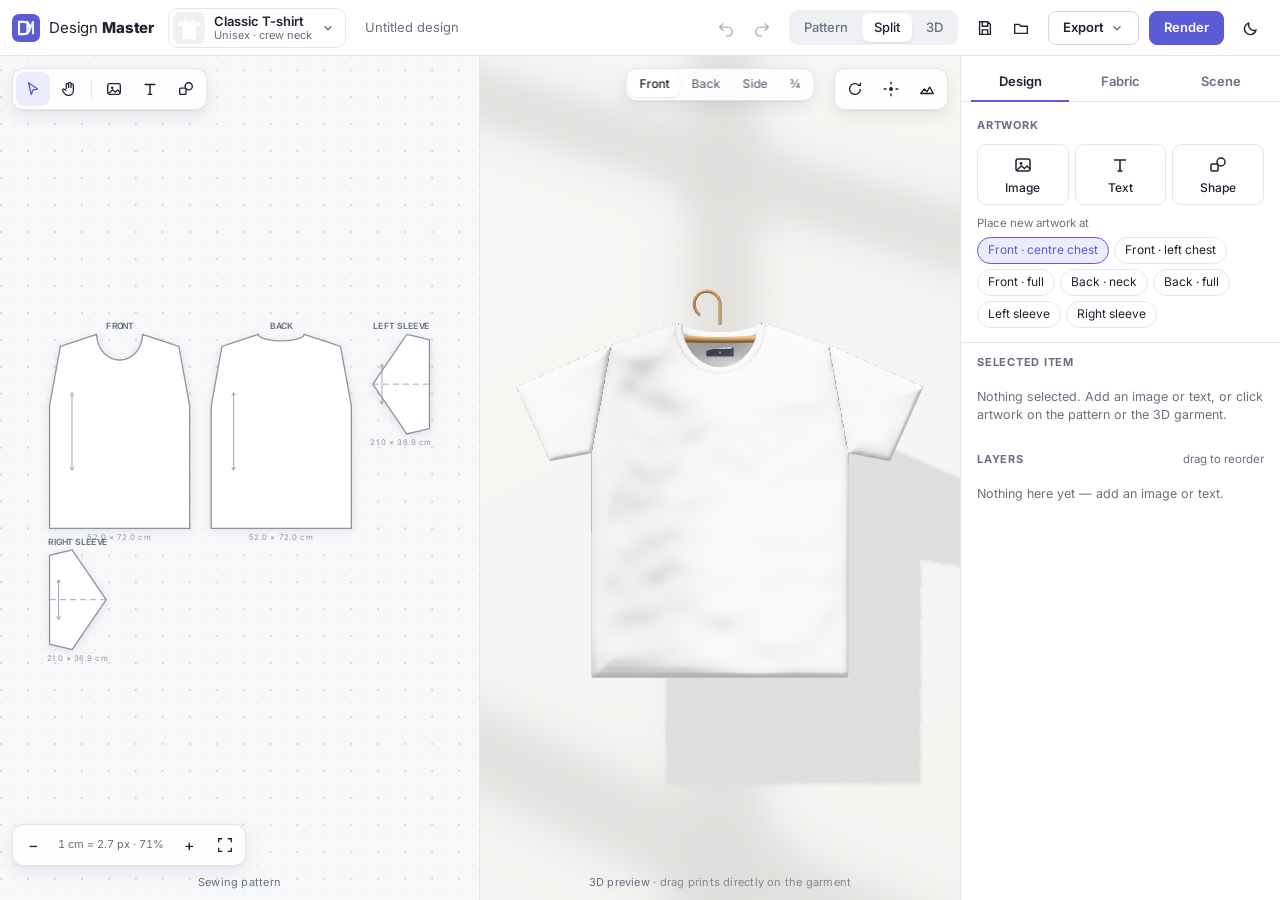
==== app/index.html @ d8ec6906 "Design Master: apparel mockup studio (pattern editor + live 3D) Co-Authored-By: Claude Opus 5.5 <nor" ====
<!doctype html>
<html lang="en">
<head>
<meta charset="utf-8">
<meta name="viewport" content="width=device-width, initial-scale=1, viewport-fit=cover">
<title>Design Master · Studio</title>
<meta name="description" content="Design Master — design apparel on a real sewing pattern and get photo-quality 3D mockups.">
<link rel="icon" href="favicon.svg" type="image/svg+xml">
<link rel="preconnect" href="https://fonts.googleapis.com">
<link rel="preconnect" href="https://fonts.gstatic.com" crossorigin>
<link rel="stylesheet" href="https://fonts.googleapis.com/css2?family=Inter:wght@400;500;600;700;800&family=Bebas+Neue&family=Anton&family=Oswald:wght@400;700&family=Archivo+Black&family=Montserrat:wght@400;700;900&family=Space+Grotesk:wght@400;700&family=Playfair+Display:ital,wght@0,400;0,700;0,900;1,400;1,700&family=Abril+Fatface&family=Roboto+Slab:wght@400;800&family=Pacifico&family=Lobster&family=Permanent+Marker&family=Caveat:wght@400;700&family=Bungee&family=Rubik+Mono+One&family=Press+Start+2P&family=UnifrakturMaguntia&display=swap">
<link rel="stylesheet" href="css/app.css">
<script>
  try { const t = localStorage.getItem('dm.theme'); if (t) document.documentElement.dataset.theme = t; } catch (e) {}
</script>
<script type="importmap">
{ "imports": { "three": "./vendor/three/three.module.js", "three/addons/": "./vendor/three/addons/" } }
</script>
</head>
<body>
<header class="top">
  <a class="brand" href="./" title="Design Master">
    <svg viewBox="0 0 32 32" aria-hidden="true"><rect width="32" height="32" rx="8" fill="var(--accent)"/><path d="M8 9h5.2c4.4 0 7 2.7 7 7s-2.6 7-7 7H8z" fill="none" stroke="#fff" stroke-width="2.4"/><path d="M17.5 23V9l3.3 7 3.2-7v14" fill="none" stroke="#fff" stroke-width="2.4" stroke-linejoin="round" opacity=".9"/></svg>
    <span>Design <b>Master</b></span>
  </a>
  <button class="garment-btn" id="garmentBtn" aria-haspopup="dialog">
    <span class="gthumb" id="garmentThumb"></span>
    <span class="gtext"><b id="garmentName">T-shirt</b><small id="garmentCut"></small></span>
    <svg class="chev" viewBox="0 0 16 16"><path d="M4 6l4 4 4-4" fill="none" stroke="currentColor" stroke-width="1.6"/></svg>
  </button>
  <input class="proj-name" id="projName" value="Untitled design" aria-label="Project name" spellcheck="false">
  <div class="spacer"></div>
  <div class="grp">
    <button class="ib" id="undoBtn" title="Undo (Ctrl+Z)"><svg viewBox="0 0 20 20"><path d="M7 5L3 9l4 4M3.5 9H12a5 5 0 010 10h-2" fill="none" stroke="currentColor" stroke-width="1.6"/></svg></button>
    <button class="ib" id="redoBtn" title="Redo (Ctrl+Shift+Z)"><svg viewBox="0 0 20 20"><path d="M13 5l4 4-4 4M16.5 9H8a5 5 0 000 10h2" fill="none" stroke="currentColor" stroke-width="1.6"/></svg></button>
  </div>
  <div class="seg" id="modeSeg" role="tablist" aria-label="Layout">
    <button data-mode="pattern" title="Sewing pattern only">Pattern</button>
    <button data-mode="split" class="on" title="Pattern and 3D side by side">Split</button>
    <button data-mode="3d" title="3D only">3D</button>
  </div>
  <div class="grp">
    <button class="ib" id="saveBtn" title="Save project (Ctrl+S)"><svg viewBox="0 0 20 20"><path d="M4 3h9l3 3v11H4zM7 3v5h6V3M7 17v-5h6v5" fill="none" stroke="currentColor" stroke-width="1.5"/></svg></button>
    <button class="ib" id="openBtn" title="Open project"><svg viewBox="0 0 20 20"><path d="M3 6h5l2 2h7v8H3z" fill="none" stroke="currentColor" stroke-width="1.5"/></svg></button>
  </div>
  <div class="menu-wrap">
    <button class="btn" id="exportBtn" aria-haspopup="menu">Export <svg class="chev" viewBox="0 0 16 16"><path d="M4 6l4 4 4-4" fill="none" stroke="currentColor" stroke-width="1.6"/></svg></button>
    <div class="menu" id="exportMenu" role="menu" hidden>
      <button data-act="render" role="menuitem"><b>Catalogue render…</b><small>Photo-quality PNG / WebP / JPEG</small></button>
      <button data-act="sheet" role="menuitem"><b>Mockup sheet</b><small>Front, back and side in one image</small></button>
      <button data-act="views" role="menuitem"><b>All views (.zip)</b><small>Front, back, side, ¾ as separate files</small></button>
      <button data-act="colorways" role="menuitem"><b>Colourways (.zip)…</b><small>One render per fabric colour</small></button>
      <hr>
      <button data-act="print" role="menuitem"><b>Print files (.zip)</b><small>Artwork per piece · 300 DPI · transparent</small></button>
      <button data-act="pattern" role="menuitem"><b>Sewing pattern PNG</b><small>All pieces with fabric and artwork</small></button>
      <button data-act="snapshot" role="menuitem"><b>Quick snapshot</b><small>The 3D view as it is on screen</small></button>
    </div>
  </div>
  <button class="btn primary" id="renderBtn">Render</button>
  <button class="ib" id="themeBtn" title="Day / night"><svg viewBox="0 0 20 20"><path d="M15.5 12.5A6.5 6.5 0 017.5 4.5a6.5 6.5 0 108 8z" fill="none" stroke="currentColor" stroke-width="1.5"/></svg></button>
</header>

<main class="work mode-split" id="work">
  <section class="pane pattern-pane" id="patternPane">
    <canvas id="pat"></canvas>
    <div class="float tl tools" role="toolbar" aria-label="Tools">
      <button class="ib on" data-tool="select" title="Select (V)"><svg viewBox="0 0 20 20"><path d="M5 3l10 7-5 1-2 5z" fill="none" stroke="currentColor" stroke-width="1.5" stroke-linejoin="round"/></svg></button>
      <button class="ib" data-tool="hand" title="Hand — move the sheet (H, or hold Space)"><svg viewBox="0 0 20 20"><path d="M7 10V5a1.3 1.3 0 012.6 0v4M9.6 9V4a1.3 1.3 0 012.6 0v5M12.2 9V5.5a1.3 1.3 0 012.6 0V12a5 5 0 01-5 5h-1a4.5 4.5 0 01-3.6-1.8L3 12a1.3 1.3 0 012-1.6l2 1.6" fill="none" stroke="currentColor" stroke-width="1.4"/></svg></button>
      <span class="sep"></span>
      <button class="ib" data-add="image" title="Add image (I)"><svg viewBox="0 0 20 20"><rect x="3" y="4" width="14" height="12" rx="2" fill="none" stroke="currentColor" stroke-width="1.5"/><circle cx="8" cy="8.5" r="1.4" fill="currentColor"/><path d="M4 15l4.5-4 3 2.5L14 11l3 3" fill="none" stroke="currentColor" stroke-width="1.4"/></svg></button>
      <button class="ib" data-add="text" title="Add text (T)"><svg viewBox="0 0 20 20"><path d="M4 5h12M10 5v11M7.5 16h5" fill="none" stroke="currentColor" stroke-width="1.6"/></svg></button>
      <button class="ib" data-add="shape" title="Add shape (S)"><svg viewBox="0 0 20 20"><rect x="3" y="9" width="7" height="7" rx="1" fill="none" stroke="currentColor" stroke-width="1.5"/><circle cx="13" cy="7" r="4" fill="none" stroke="currentColor" stroke-width="1.5"/></svg></button>
    </div>
    <div class="float bl zoom">
      <button class="ib" id="zoomOut" title="Zoom out">−</button>
      <span id="patScale" class="readout"></span>
      <button class="ib" id="zoomIn" title="Zoom in">+</button>
      <button class="ib" id="zoomFit" title="Fit the pattern"><svg viewBox="0 0 20 20"><path d="M3 7V3h4M13 3h4v4M17 13v4h-4M7 17H3v-4" fill="none" stroke="currentColor" stroke-width="1.5"/></svg></button>
    </div>
    <div class="pane-title">Sewing pattern</div>
    <div class="drop-hint" id="dropHint"><div>Drop to place it on the pattern</div></div>
  </section>

  <section class="pane view-pane" id="viewPane">
    <canvas id="gl"></canvas>
    <div class="float tc views seg small" id="viewSeg">
      <button data-view="front" class="on">Front</button>
      <button data-view="back">Back</button>
      <button data-view="side">Side</button>
      <button data-view="three">¾</button>
    </div>
    <div class="float tr">
      <button class="ib" id="spinBtn" title="Turntable"><svg viewBox="0 0 20 20"><path d="M16 10a6 6 0 11-2-4.5M16 3v3h-3" fill="none" stroke="currentColor" stroke-width="1.5"/></svg></button>
      <button class="ib" id="resetViewBtn" title="Reset view"><svg viewBox="0 0 20 20"><circle cx="10" cy="10" r="2.2" fill="currentColor"/><path d="M10 2v3M10 15v3M2 10h3M15 10h3" stroke="currentColor" stroke-width="1.5"/></svg></button>
      <div class="menu-wrap">
        <button class="ib" id="qualityBtn" title="3D quality"><svg viewBox="0 0 20 20"><path d="M3 15l4-5 3 3 3-5 4 7z" fill="none" stroke="currentColor" stroke-width="1.5" stroke-linejoin="round"/></svg></button>
        <div class="menu right" id="qualityMenu" hidden>
          <button data-q="adaptive"><b>Adaptive</b><small>Lighter while it turns, sharp when it stops</small></button>
          <button data-q="full"><b>Full</b><small>Always sharp</small></button>
          <button data-q="half"><b>Half</b><small>Faster on slower computers</small></button>
          <button data-q="quarter"><b>Quarter</b><small>Fastest, softer picture</small></button>
        </div>
      </div>
    </div>
    <div class="pane-title">3D preview <span class="hint">· drag prints directly on the garment</span></div>
  </section>

  <aside class="inspector" id="inspector">
    <div class="tabs" role="tablist">
      <button class="on" data-tab="design">Design</button>
      <button data-tab="fabric">Fabric</button>
      <button data-tab="scene">Scene</button>
    </div>
    <div class="tab-body" id="tabDesign"></div>
    <div class="tab-body" id="tabFabric" hidden></div>
    <div class="tab-body" id="tabScene" hidden></div>
  </aside>
</main>

<!-- garment picker -->
<div class="overlay" id="garmentDlg" hidden>
  <div class="dialog wide" role="dialog" aria-label="Choose a garment">
    <div class="dlg-head"><b>Choose a garment</b><button class="ib" data-close>✕</button></div>
    <div class="garment-grid" id="garmentGrid"></div>
    <p class="dlg-note">Your artwork stays on matching pieces when you switch garments.</p>
  </div>
</div>

<!-- render dialog -->
<div class="overlay" id="renderDlg" hidden>
  <div class="dialog render" role="dialog" aria-label="Catalogue render">
    <div class="dlg-head"><b id="renderTitle">Catalogue render</b><button class="ib" data-close>✕</button></div>
    <div class="render-body">
      <div class="render-preview"><div class="checker"><img id="renderImg" alt=""><div class="render-empty" id="renderEmpty">Press “Start render”.</div></div></div>
      <div class="render-side">
        <label class="fld">Image size<select id="rSize"></select></label>
        <div class="row2"><label class="fld">Width<input type="number" id="rW" min="256" max="8192"></label><label class="fld">Height<input type="number" id="rH" min="256" max="8192"></label></div>
        <label class="fld">Quality<select id="rQuality">
          <option value="8">Draft · 8 passes</option><option value="32" selected>Good · 32 passes</option><option value="64">High · 64 passes</option><option value="128">Maximum · 128 passes</option>
        </select></label>
        <label class="fld">View<select id="rView"><option value="">As in the 3D preview</option><option value="front">Front</option><option value="back">Back</option><option value="side">Side</option><option value="three">¾</option></select></label>
        <label class="fld">Format<select id="rFormat"><option value="png">PNG</option><option value="webp">WebP</option><option value="jpeg">JPEG</option></select></label>
        <label class="chk"><input type="checkbox" id="rTransparent"> Transparent background</label>
        <label class="chk"><input type="checkbox" id="rKeepShadow" checked> Keep the shadow</label>
        <div class="progress"><div id="rBar"></div></div>
        <div class="render-status" id="rStatus">Ready.</div>
        <div class="row2">
          <button class="btn primary" id="rStart">Start render</button>
          <button class="btn" id="rSave" disabled>Save</button>
        </div>
      </div>
    </div>
  </div>
</div>

<!-- colourways dialog -->
<div class="overlay" id="cwDlg" hidden>
  <div class="dialog" role="dialog" aria-label="Colourways">
    <div class="dlg-head"><b>Colourways</b><button class="ib" data-close>✕</button></div>
    <p class="dlg-note">Pick the fabric colours. Design Master renders one image per colour, with the same artwork and scene, and zips them.</p>
    <div class="swatches big" id="cwSwatches"></div>
    <div class="row2"><label class="fld">Size<select id="cwSize"><option value="1600x2000">1600 × 2000 · 4:5</option><option value="2000x2000">2000 × 2000 · 1:1</option><option value="1200x1500">1200 × 1500 · 4:5</option><option value="3000x3750">3000 × 3750 · 4:5</option></select></label>
      <label class="fld">Quality<select id="cwQuality"><option value="8">Draft</option><option value="32" selected>Good</option><option value="64">High</option></select></label></div>
    <div class="progress"><div id="cwBar"></div></div>
    <div class="render-status" id="cwStatus"></div>
    <button class="btn primary" id="cwStart">Render colourways</button>
  </div>
</div>

<input type="file" id="fileImage" accept="image/png,image/jpeg,image/webp,image/svg+xml,image/gif" multiple hidden>
<input type="file" id="fileProject" accept=".dmproj,.json,application/json" hidden>
<div class="toast" id="toast" role="status" aria-live="polite"></div>

<script src="vendor/jszip.min.js"></script>
<script type="module" src="js/main.js"></script>
</body>
</html>
---- app/css/app.css ----
/* Design Master — studio UI */
:root {
  --bg: #f4f5f7; --panel: #ffffff; --ink: #1f2330; --muted: #6a7080; --faint: #a0a6b2;
  --line: #e5e7ec; --line-strong: #d3d7de; --field: #ffffff; --hover: #f1f2f6;
  --accent: #5b5bd6; --accent-hover: #4b4bc4; --accent-soft: #ececfd; --accent-ink: #fff; --danger: #d6455d;
  --mat-bg: #f7f8fa; --dot: #d2d6dd; --piece-line: #8d94a1; --piece-ink: #3a3f4c;
  --stage: #ececec; --seg-bg: #eef0f4;
  --shadow: 0 1px 2px rgba(16, 24, 40, .06), 0 6px 18px rgba(16, 24, 40, .08);
  --glass: rgba(255, 255, 255, .86); --glass-line: rgba(16, 24, 40, .1);
  --check-a: #e7e9ee; --check-b: #f7f8fa;
  --radius: 10px;
  --font: "Inter", system-ui, -apple-system, "Segoe UI", sans-serif;
  color-scheme: light;
}
:root[data-theme="dark"] {
  --bg: #17181c; --panel: #202126; --ink: #e8e9ee; --muted: #a2a7b3; --faint: #6c7180;
  --line: #2f3138; --line-strong: #3d4048; --field: #1a1b1f; --hover: #2a2c33;
  --accent: #7b7bf0; --accent-hover: #8f8ff5; --accent-soft: #2b2b4d; --danger: #f07c8f;
  --mat-bg: #1d1e23; --dot: #363942; --piece-line: #8a909c; --piece-ink: #d5d8df;
  --stage: #2a2b2f; --seg-bg: #2a2c32;
  --shadow: 0 1px 2px rgba(0, 0, 0, .3), 0 6px 18px rgba(0, 0, 0, .35);
  --glass: rgba(36, 38, 44, .88); --glass-line: rgba(255, 255, 255, .1);
  --check-a: #2a2c32; --check-b: #202126;
  color-scheme: dark;
}
@media (prefers-color-scheme: dark) {
  :root:not([data-theme="light"]) {
    --bg: #17181c; --panel: #202126; --ink: #e8e9ee; --muted: #a2a7b3; --faint: #6c7180;
    --line: #2f3138; --line-strong: #3d4048; --field: #1a1b1f; --hover: #2a2c33;
    --accent: #7b7bf0; --accent-hover: #8f8ff5; --accent-soft: #2b2b4d; --danger: #f07c8f;
    --mat-bg: #1d1e23; --dot: #363942; --piece-line: #8a909c; --piece-ink: #d5d8df;
    --stage: #2a2b2f; --seg-bg: #2a2c32;
    --shadow: 0 1px 2px rgba(0, 0, 0, .3), 0 6px 18px rgba(0, 0, 0, .35);
    --glass: rgba(36, 38, 44, .88); --glass-line: rgba(255, 255, 255, .1);
    --check-a: #2a2c32; --check-b: #202126;
    color-scheme: dark;
  }
}
* { box-sizing: border-box; }
html, body { height: 100%; }
body { margin: 0; background: var(--bg); color: var(--ink); font: 13px/1.4 var(--font); overflow: hidden; -webkit-font-smoothing: antialiased; }
button, input, select, textarea { font: inherit; color: inherit; }
button { cursor: pointer; }
[hidden] { display: none !important; }
svg { display: block; }

/* ---------- header ---------- */
.top { height: 56px; display: flex; align-items: center; gap: 10px; padding: 0 12px; background: var(--panel); border-bottom: 1px solid var(--line); position: relative; z-index: 20; }
.brand { display: flex; align-items: center; gap: 9px; color: var(--ink); text-decoration: none; font-size: 15px; letter-spacing: -.01em; white-space: nowrap; margin-right: 4px; }
.brand svg { width: 28px; height: 28px; }
.brand b { font-weight: 800; }
.garment-btn { display: flex; align-items: center; gap: 9px; height: 40px; padding: 0 10px 0 4px; border: 1px solid var(--line); border-radius: 10px; background: var(--panel); min-width: 0; }
.garment-btn:hover { background: var(--hover); }
.gthumb { width: 32px; height: 32px; border-radius: 7px; background: var(--seg-bg); display: grid; place-items: center; color: var(--faint); }
.gthumb svg { width: 26px; height: 26px; }
.gtext { display: flex; flex-direction: column; text-align: left; line-height: 1.15; min-width: 0; }
.gtext b { font-weight: 600; white-space: nowrap; }
.gtext small { color: var(--muted); font-size: 11px; white-space: nowrap; }
.chev { width: 14px; height: 14px; color: var(--muted); }
.proj-name { border: 1px solid transparent; background: transparent; border-radius: 8px; padding: 6px 8px; width: 180px; color: var(--muted); }
.proj-name:hover { border-color: var(--line); }
.proj-name:focus { outline: none; border-color: var(--accent); color: var(--ink); background: var(--field); }
.spacer { flex: 1; }
.grp { display: flex; gap: 2px; }
.ib { width: 34px; height: 34px; display: grid; place-items: center; border: 0; border-radius: 8px; background: transparent; color: var(--ink); font-size: 16px; padding: 0; }
.ib svg { width: 18px; height: 18px; }
.ib:hover { background: var(--hover); }
.ib.on { background: var(--accent-soft); color: var(--accent); }
.ib:disabled { opacity: .35; cursor: default; background: transparent; }
.btn { height: 34px; padding: 0 14px; border-radius: 8px; border: 1px solid var(--line-strong); background: var(--panel); font-weight: 600; display: inline-flex; align-items: center; justify-content: center; gap: 6px; white-space: nowrap; }
.btn:hover { background: var(--hover); }
.btn.primary { background: var(--accent); border-color: var(--accent); color: var(--accent-ink); }
.btn.primary:hover { background: var(--accent-hover); }
.btn:disabled { opacity: .45; cursor: default; }
.btn.sm { height: 28px; padding: 0 10px; font-size: 12px; }
.btn.block { width: 100%; }
.seg { display: flex; background: var(--seg-bg); border-radius: 9px; padding: 3px; gap: 2px; }
.seg button { border: 0; background: transparent; padding: 5px 12px; border-radius: 7px; font-weight: 500; color: var(--muted); }
.seg button.on { background: var(--panel); color: var(--ink); box-shadow: 0 1px 2px rgba(0, 0, 0, .1); }
.seg.small button { padding: 4px 10px; font-size: 12px; }
.menu-wrap { position: relative; }
.menu { position: absolute; top: calc(100% + 6px); right: 0; min-width: 280px; background: var(--panel); border: 1px solid var(--line); border-radius: 12px; box-shadow: var(--shadow); padding: 6px; z-index: 50; }
.menu.right { right: 0; }
.menu button { display: flex; flex-direction: column; align-items: flex-start; width: 100%; border: 0; background: transparent; text-align: left; padding: 8px 10px; border-radius: 8px; }
.menu button:hover { background: var(--hover); }
.menu button.on b { color: var(--accent); }
.menu small { color: var(--muted); font-size: 11.5px; }
.menu hr { border: 0; border-top: 1px solid var(--line); margin: 5px 4px; }

/* ---------- workspace ---------- */
.work { height: calc(100% - 56px); display: grid; grid-template-columns: minmax(0, 1fr) minmax(0, 1fr) 320px; }
.work.mode-pattern { grid-template-columns: minmax(0, 1fr) 320px; }
.work.mode-pattern .view-pane { display: none; }
.work.mode-3d { grid-template-columns: minmax(0, 1fr) 320px; }
.work.mode-3d .pattern-pane { display: none; }
.pane { position: relative; overflow: hidden; min-width: 0; }
.pattern-pane { background: var(--mat-bg); border-right: 1px solid var(--line); }
.view-pane { background: var(--stage); }
.pane canvas { position: absolute; inset: 0; width: 100%; height: 100%; display: block; touch-action: none; }
.pane-title { position: absolute; left: 50%; bottom: 10px; transform: translateX(-50%); font-size: 11px; color: var(--muted); letter-spacing: .02em; pointer-events: none; white-space: nowrap; }
.pane-title .hint { opacity: .8; }
.float { position: absolute; display: flex; align-items: center; gap: 2px; background: var(--glass); border: 1px solid var(--glass-line); border-radius: 11px; padding: 3px; backdrop-filter: blur(10px); -webkit-backdrop-filter: blur(10px); box-shadow: var(--shadow); z-index: 5; }
.float.tl { top: 12px; left: 12px; }
.float.tr { top: 12px; right: 12px; }
.float.tc { top: 12px; left: 50%; transform: translateX(-50%); }
.float.bl { bottom: 34px; left: 12px; }
.float .sep { width: 1px; height: 20px; background: var(--line); margin: 0 3px; }
.float.seg { padding: 3px; background: var(--glass); }
.readout { font-size: 11px; color: var(--muted); padding: 0 6px; min-width: 110px; text-align: center; font-variant-numeric: tabular-nums; }
.drop-hint { position: absolute; inset: 10px; border: 2px dashed var(--accent); border-radius: 14px; background: color-mix(in srgb, var(--accent) 8%, transparent); display: none; place-items: center; font-weight: 600; color: var(--accent); pointer-events: none; z-index: 8; }
.drop-hint.on { display: grid; }

/* ---------- inspector ---------- */
.inspector { background: var(--panel); border-left: 1px solid var(--line); display: flex; flex-direction: column; min-height: 0; }
.tabs { display: flex; gap: 2px; padding: 8px 10px 0; border-bottom: 1px solid var(--line); }
.tabs button { flex: 1; border: 0; background: transparent; padding: 8px 6px 10px; font-weight: 600; color: var(--muted); border-bottom: 2px solid transparent; margin-bottom: -1px; }
.tabs button.on { color: var(--ink); border-color: var(--accent); }
.tab-body { overflow-y: auto; flex: 1; padding: 4px 0 30px; scrollbar-width: thin; }
.sec { padding: 12px 16px 14px; border-bottom: 1px solid var(--line); }
.sec:last-child { border-bottom: 0; }
.sec > h4 { margin: 0 0 10px; font-size: 11px; text-transform: uppercase; letter-spacing: .07em; color: var(--muted); font-weight: 700; display: flex; align-items: center; justify-content: space-between; }
.sec > h4 .act { text-transform: none; letter-spacing: 0; font-weight: 500; color: var(--accent); background: none; border: 0; padding: 0; font-size: 12px; }
.row { display: flex; align-items: center; gap: 10px; margin: 7px 0; min-height: 28px; }
.row > label, .row > .lbl { width: 96px; flex: none; color: var(--ink); font-size: 12.5px; opacity: .85; }
.row > .ctl { flex: 1; display: flex; align-items: center; gap: 8px; min-width: 0; }
.row2 { display: grid; grid-template-columns: 1fr 1fr; gap: 8px; margin: 8px 0; }
.row3 { display: grid; grid-template-columns: repeat(3, 1fr); gap: 6px; margin: 8px 0; }
input[type=text], input[type=number], select, textarea { width: 100%; height: 30px; border: 1px solid var(--line-strong); background: var(--field); border-radius: 7px; padding: 0 8px; min-width: 0; }
textarea { height: auto; min-height: 58px; padding: 7px 8px; resize: vertical; line-height: 1.35; }
input:focus, select:focus, textarea:focus { outline: none; border-color: var(--accent); box-shadow: 0 0 0 3px var(--accent-soft); }
input[type=number] { font-variant-numeric: tabular-nums; }
.num-u { position: relative; flex: 1; }
.num-u input { padding-right: 30px; }
.num-u span { position: absolute; right: 8px; top: 50%; transform: translateY(-50%); color: var(--faint); font-size: 11px; pointer-events: none; }
input[type=range] { -webkit-appearance: none; appearance: none; flex: 1; height: 4px; background: var(--line-strong); border-radius: 4px; min-width: 0; }
input[type=range]::-webkit-slider-thumb { -webkit-appearance: none; width: 15px; height: 15px; border-radius: 50%; background: var(--panel); border: 2px solid var(--accent); box-shadow: 0 1px 2px rgba(0,0,0,.2); }
input[type=range]::-moz-range-thumb { width: 12px; height: 12px; border-radius: 50%; background: var(--panel); border: 2px solid var(--accent); }
.val { width: 40px; text-align: right; color: var(--muted); font-size: 11.5px; font-variant-numeric: tabular-nums; flex: none; }
.color { display: flex; align-items: center; gap: 6px; flex: 1; }
.color input[type=color] { width: 30px; height: 30px; padding: 0; border: 1px solid var(--line-strong); border-radius: 7px; background: none; flex: none; cursor: pointer; }
.color input[type=color]::-webkit-color-swatch-wrapper { padding: 3px; }
.color input[type=color]::-webkit-color-swatch { border: 0; border-radius: 4px; }
.color input[type=text] { font-family: ui-monospace, monospace; font-size: 12px; text-transform: uppercase; }
.toggle { position: relative; width: 34px; height: 20px; flex: none; }
.toggle input { opacity: 0; width: 0; height: 0; position: absolute; }
.toggle span { position: absolute; inset: 0; background: var(--line-strong); border-radius: 20px; transition: .15s; cursor: pointer; }
.toggle span::after { content: ""; position: absolute; left: 3px; top: 3px; width: 14px; height: 14px; border-radius: 50%; background: #fff; transition: .15s; box-shadow: 0 1px 2px rgba(0,0,0,.2); }
.toggle input:checked + span { background: var(--accent); }
.toggle input:checked + span::after { transform: translateX(14px); }
.trow { display: flex; align-items: center; justify-content: space-between; gap: 10px; margin: 8px 0; min-height: 26px; font-size: 12.5px; }
.swatches { display: grid; grid-template-columns: repeat(11, 1fr); gap: 4px; margin: 4px 0 8px; }
.swatches button { aspect-ratio: 1; border-radius: 50%; border: 1px solid rgba(0,0,0,.14); padding: 0; position: relative; }
.swatches button.on::after { content: ""; position: absolute; inset: -3px; border-radius: 50%; border: 2px solid var(--accent); }
.swatches.big { grid-template-columns: repeat(11, 1fr); gap: 7px; margin: 14px 0; }
.swatches.big button.on::after { inset: -4px; }
.add-grid { display: grid; grid-template-columns: repeat(3, 1fr); gap: 6px; }
.add-grid button { border: 1px solid var(--line); background: var(--panel); border-radius: 9px; padding: 10px 4px 8px; display: flex; flex-direction: column; align-items: center; gap: 5px; font-size: 12px; font-weight: 500; }
.add-grid button:hover { border-color: var(--accent); color: var(--accent); }
.add-grid svg { width: 20px; height: 20px; }
.empty { color: var(--muted); font-size: 12.5px; padding: 8px 0 2px; }
.chips { display: flex; flex-wrap: wrap; gap: 5px; }
.chip { border: 1px solid var(--line); background: var(--panel); border-radius: 20px; padding: 4px 10px; font-size: 12px; }
.chip:hover { border-color: var(--accent); color: var(--accent); }
.chip.on { background: var(--accent-soft); border-color: var(--accent); color: var(--accent); }
.ibar { display: flex; gap: 3px; flex-wrap: wrap; }
.ibar .ib { width: 28px; height: 28px; border: 1px solid var(--line); font-size: 14px; }
.ibar .ib.on { border-color: var(--accent); }
.layers { display: flex; flex-direction: column; gap: 2px; }
.layer { display: flex; align-items: center; gap: 8px; padding: 5px 6px; border-radius: 8px; border: 1px solid transparent; cursor: pointer; user-select: none; }
.layer:hover { background: var(--hover); }
.layer.on { background: var(--accent-soft); border-color: color-mix(in srgb, var(--accent) 40%, transparent); }
.layer.dragging { opacity: .4; }
.layer .lt { width: 30px; height: 30px; border-radius: 6px; background: repeating-conic-gradient(var(--check-a) 0 25%, var(--check-b) 0 50%) 0 0 / 8px 8px; display: grid; place-items: center; overflow: hidden; flex: none; font-weight: 800; font-size: 13px; }
.layer .lt img { max-width: 100%; max-height: 100%; }
.layer .ln { flex: 1; min-width: 0; }
.layer .ln b { display: block; font-weight: 500; white-space: nowrap; overflow: hidden; text-overflow: ellipsis; font-size: 12.5px; }
.layer .ln small { color: var(--muted); font-size: 11px; }
.layer .ib { width: 26px; height: 26px; opacity: .55; }
.layer .ib:hover { opacity: 1; }
.layer .ib svg { width: 15px; height: 15px; }
.layer.hiddenL .ln, .layer.hiddenL .lt { opacity: .4; }
.gobo-grid { display: grid; grid-template-columns: repeat(4, 1fr); gap: 6px; }
.gobo-grid button { border: 1px solid var(--line); border-radius: 8px; padding: 0; overflow: hidden; background: #000; aspect-ratio: 1; position: relative; }
.gobo-grid button img { width: 100%; height: 100%; object-fit: cover; opacity: .9; display: block; }
.gobo-grid button span { position: absolute; left: 0; right: 0; bottom: 0; font-size: 9.5px; color: #fff; background: linear-gradient(transparent, rgba(0,0,0,.7)); padding: 8px 3px 3px; line-height: 1.1; }
.gobo-grid button.on { outline: 2px solid var(--accent); outline-offset: 1px; }
.hintline { color: var(--muted); font-size: 11.5px; margin: 4px 0 0; }

/* ---------- dialogs ---------- */
.overlay { position: fixed; inset: 0; background: rgba(15, 17, 24, .42); display: grid; place-items: center; z-index: 100; padding: 16px; }
.dialog { background: var(--panel); border-radius: 16px; box-shadow: 0 20px 60px rgba(0,0,0,.25); width: min(520px, 100%); max-height: calc(100vh - 32px); overflow: auto; padding: 16px 18px 18px; }
.dialog.wide { width: min(880px, 100%); }
.dialog.render { width: min(980px, 100%); }
.dlg-head { display: flex; align-items: center; justify-content: space-between; margin-bottom: 10px; font-size: 15px; }
.dlg-note { color: var(--muted); margin: 6px 0; font-size: 12.5px; }
.garment-grid { display: grid; grid-template-columns: repeat(auto-fill, minmax(140px, 1fr)); gap: 10px; }
.garment-grid h5 { grid-column: 1 / -1; margin: 8px 0 0; font-size: 11px; text-transform: uppercase; letter-spacing: .07em; color: var(--muted); }
.gcard { border: 1px solid var(--line); border-radius: 12px; background: var(--panel); padding: 10px; display: flex; flex-direction: column; gap: 6px; align-items: stretch; text-align: left; }
.gcard:hover { border-color: var(--accent); }
.gcard.on { border-color: var(--accent); box-shadow: 0 0 0 3px var(--accent-soft); }
.gcard .gimg { aspect-ratio: 1.1; display: grid; place-items: center; background: var(--seg-bg); border-radius: 8px; color: #fdfdfd; }
.gcard .gimg svg { width: 80%; height: 80%; filter: drop-shadow(0 2px 3px rgba(0,0,0,.18)); }
.gcard b { font-weight: 600; font-size: 12.5px; }
.gcard small { color: var(--muted); font-size: 11px; }
.render-body { display: grid; grid-template-columns: 1fr 270px; gap: 16px; }
.render-preview { min-height: 360px; display: flex; }
.checker { flex: 1; border-radius: 12px; background: repeating-conic-gradient(var(--check-a) 0 25%, var(--check-b) 0 50%) 0 0 / 18px 18px; display: grid; place-items: center; overflow: hidden; position: relative; max-height: 70vh; }
.checker img { max-width: 100%; max-height: 70vh; display: block; }
.render-empty { position: absolute; color: var(--muted); }
.render-side { display: flex; flex-direction: column; gap: 9px; }
.fld { display: flex; flex-direction: column; gap: 4px; font-size: 12px; color: var(--muted); }
.chk { display: flex; align-items: center; gap: 8px; font-size: 12.5px; }
.progress { height: 6px; background: var(--seg-bg); border-radius: 6px; overflow: hidden; }
.progress div { height: 100%; width: 0; background: var(--accent); transition: width .15s; }
.render-status { color: var(--muted); font-size: 12px; min-height: 18px; }
.toast { position: fixed; left: 50%; bottom: 22px; transform: translate(-50%, 20px); background: #1f2330; color: #fff; padding: 9px 16px; border-radius: 10px; font-size: 12.5px; opacity: 0; transition: .2s; pointer-events: none; z-index: 200; box-shadow: var(--shadow); max-width: calc(100% - 32px); }
.toast.on { opacity: 1; transform: translate(-50%, 0); }

/* ---------- small screens ---------- */
@media (max-width: 1100px) {
  .proj-name { display: none; }
  .work { grid-template-columns: minmax(0, 1fr) minmax(0, 1fr) 290px; }
  .work.mode-pattern, .work.mode-3d { grid-template-columns: minmax(0, 1fr) 290px; }
}
@media (max-width: 820px) {
  body { overflow: auto; }
  .top { height: auto; flex-wrap: wrap; padding: 8px 12px; row-gap: 8px; }
  .brand span, .gtext small { display: none; }
  .spacer { display: none; }
  .work, .work.mode-pattern, .work.mode-3d { height: auto; display: flex; flex-direction: column; }
  .pane { height: 62vh; }
  .work.mode-split .pane { height: 50vh; }
  .inspector { border-left: 0; border-top: 1px solid var(--line); }
  .tab-body { overflow: visible; }
  .render-body { grid-template-columns: 1fr; }
  .pane-title .hint { display: none; }
}
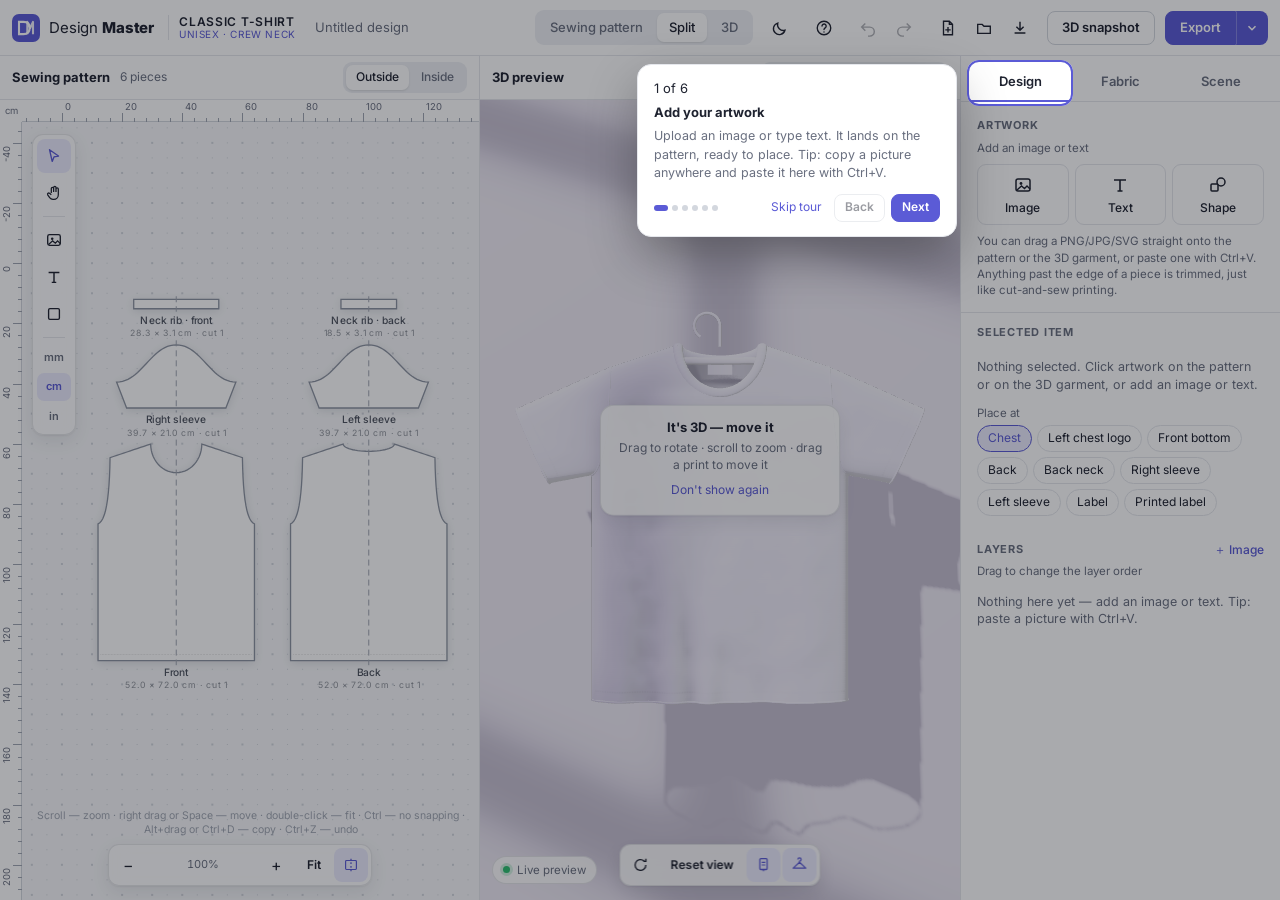
==== commit 9ecf5612: "Match the original's functions and use cases - Pattern editor: rulers, units on the toolbar, multi-s" ====
--- a/app/index.html
+++ b/app/index.html
@@ -8,7 +8,7 @@
 <link rel="icon" href="favicon.svg" type="image/svg+xml">
 <link rel="preconnect" href="https://fonts.googleapis.com">
 <link rel="preconnect" href="https://fonts.gstatic.com" crossorigin>
-<link rel="stylesheet" href="https://fonts.googleapis.com/css2?family=Inter:wght@400;500;600;700;800&family=Bebas+Neue&family=Anton&family=Oswald:wght@400;700&family=Archivo+Black&family=Montserrat:wght@400;700;900&family=Space+Grotesk:wght@400;700&family=Playfair+Display:ital,wght@0,400;0,700;0,900;1,400;1,700&family=Abril+Fatface&family=Roboto+Slab:wght@400;800&family=Pacifico&family=Lobster&family=Permanent+Marker&family=Caveat:wght@400;700&family=Bungee&family=Rubik+Mono+One&family=Press+Start+2P&family=UnifrakturMaguntia&display=swap">
+<link rel="stylesheet" href="https://fonts.googleapis.com/css2?family=Inter:wght@100;200;300;400;500;600;700;800;900&family=Bebas+Neue&family=Anton&family=Oswald:wght@300;400;500;600;700&family=Archivo+Black&family=Montserrat:ital,wght@0,100;0,300;0,400;0,500;0,700;0,900;1,400;1,700&family=Space+Grotesk:wght@300;400;500;700&family=Playfair+Display:ital,wght@0,400;0,700;0,900;1,400;1,700&family=Abril+Fatface&family=Roboto+Slab:wght@100;300;400;700;900&family=Pacifico&family=Lobster&family=Permanent+Marker&family=Caveat:wght@400;700&family=Bungee&family=Rubik+Mono+One&family=Press+Start+2P&family=UnifrakturMaguntia&family=Poppins:ital,wght@0,100;0,300;0,400;0,600;0,800;0,900;1,400;1,700&family=Raleway:wght@100;300;400;700;900&family=Bangers&family=Righteous&family=Dancing+Script:wght@400;700&family=Teko:wght@300;500;700&family=Rock+Salt&family=Black+Ops+One&family=Russo+One&display=swap">
 <link rel="stylesheet" href="css/app.css">
 <script>
   try { const t = localStorage.getItem('dm.theme'); if (t) document.documentElement.dataset.theme = t; } catch (e) {}
@@ -19,97 +19,137 @@
 </head>
 <body>
 <header class="top">
-  <a class="brand" href="./" title="Design Master">
+  <a class="brand" href="../" title="Back to the home page">
     <svg viewBox="0 0 32 32" aria-hidden="true"><rect width="32" height="32" rx="8" fill="var(--accent)"/><path d="M8 9h5.2c4.4 0 7 2.7 7 7s-2.6 7-7 7H8z" fill="none" stroke="#fff" stroke-width="2.4"/><path d="M17.5 23V9l3.3 7 3.2-7v14" fill="none" stroke="#fff" stroke-width="2.4" stroke-linejoin="round" opacity=".9"/></svg>
     <span>Design <b>Master</b></span>
   </a>
-  <button class="garment-btn" id="garmentBtn" aria-haspopup="dialog">
-    <span class="gthumb" id="garmentThumb"></span>
-    <span class="gtext"><b id="garmentName">T-shirt</b><small id="garmentCut"></small></span>
-    <svg class="chev" viewBox="0 0 16 16"><path d="M4 6l4 4 4-4" fill="none" stroke="currentColor" stroke-width="1.6"/></svg>
-  </button>
+  <div class="gname" id="gName"><b id="garmentName">T-shirt</b><small id="garmentCut"></small></div>
   <input class="proj-name" id="projName" value="Untitled design" aria-label="Project name" spellcheck="false">
   <div class="spacer"></div>
+  <div class="seg" id="modeSeg" role="group" aria-label="View">
+    <button data-mode="pattern" title="Sewing pattern: the flat pieces the garment is cut from (1)">Sewing pattern</button>
+    <button data-mode="split" class="on" title="Pattern and 3D side by side (2)">Split</button>
+    <button data-mode="3d" title="3D only (3)">3D</button>
+  </div>
+  <button class="ib" id="themeBtn" title="Day / night mode"><svg viewBox="0 0 20 20"><path d="M15.5 12.5A6.5 6.5 0 017.5 4.5a6.5 6.5 0 108 8z" fill="none" stroke="currentColor" stroke-width="1.5"/></svg></button>
+  <button class="ib" id="tourBtn" title="Quick tour"><svg viewBox="0 0 20 20"><circle cx="10" cy="10" r="7.5" fill="none" stroke="currentColor" stroke-width="1.5"/><path d="M7.8 7.8a2.3 2.3 0 114 1.6c-.9.6-1.8 1.1-1.8 2.3M10 14.3v.2" fill="none" stroke="currentColor" stroke-width="1.5" stroke-linecap="round"/></svg></button>
   <div class="grp">
     <button class="ib" id="undoBtn" title="Undo (Ctrl+Z)"><svg viewBox="0 0 20 20"><path d="M7 5L3 9l4 4M3.5 9H12a5 5 0 010 10h-2" fill="none" stroke="currentColor" stroke-width="1.6"/></svg></button>
     <button class="ib" id="redoBtn" title="Redo (Ctrl+Shift+Z)"><svg viewBox="0 0 20 20"><path d="M13 5l4 4-4 4M16.5 9H8a5 5 0 000 10h2" fill="none" stroke="currentColor" stroke-width="1.6"/></svg></button>
   </div>
-  <div class="seg" id="modeSeg" role="tablist" aria-label="Layout">
-    <button data-mode="pattern" title="Sewing pattern only">Pattern</button>
-    <button data-mode="split" class="on" title="Pattern and 3D side by side">Split</button>
-    <button data-mode="3d" title="3D only">3D</button>
-  </div>
   <div class="grp">
-    <button class="ib" id="saveBtn" title="Save project (Ctrl+S)"><svg viewBox="0 0 20 20"><path d="M4 3h9l3 3v11H4zM7 3v5h6V3M7 17v-5h6v5" fill="none" stroke="currentColor" stroke-width="1.5"/></svg></button>
-    <button class="ib" id="openBtn" title="Open project"><svg viewBox="0 0 20 20"><path d="M3 6h5l2 2h7v8H3z" fill="none" stroke="currentColor" stroke-width="1.5"/></svg></button>
-  </div>
-  <div class="menu-wrap">
-    <button class="btn" id="exportBtn" aria-haspopup="menu">Export <svg class="chev" viewBox="0 0 16 16"><path d="M4 6l4 4 4-4" fill="none" stroke="currentColor" stroke-width="1.6"/></svg></button>
+    <button class="ib" id="newBtn" title="New design"><svg viewBox="0 0 20 20"><path d="M5 2.5h6.5L15 6v11.5H5zM11.5 2.5V6H15M10 9v6M7 12h6" fill="none" stroke="currentColor" stroke-width="1.5"/></svg></button>
+    <button class="ib" id="filesBtn" title="Your files (Ctrl+O)"><svg viewBox="0 0 20 20"><path d="M3 6h5l2 2h7v8H3z" fill="none" stroke="currentColor" stroke-width="1.5"/></svg></button>
+    <button class="ib" id="saveBtn" title="Save project (Ctrl+S)"><svg viewBox="0 0 20 20"><path d="M10 3v9M6 8.5l4 4 4-4M4 15.5h12" fill="none" stroke="currentColor" stroke-width="1.6"/></svg></button>
+  </div>
+  <button class="btn" id="shotBtn" title="Save the 3D view as a picture">3D snapshot</button>
+  <div class="split-btn menu-wrap">
+    <button class="btn primary" id="exportBtn" title="Catalogue render">Export</button>
+    <button class="btn primary caret" id="exportMoreBtn" title="More exports" aria-haspopup="menu"><svg viewBox="0 0 16 16"><path d="M4 6l4 4 4-4" fill="none" stroke="currentColor" stroke-width="1.8"/></svg></button>
     <div class="menu" id="exportMenu" role="menu" hidden>
-      <button data-act="render" role="menuitem"><b>Catalogue render…</b><small>Photo-quality PNG / WebP / JPEG</small></button>
+      <button data-act="render" role="menuitem"><b>Catalogue render</b><small>Photo-quality pictures for your website and catalogue</small></button>
+      <button data-act="print" role="menuitem"><b>Print files (ZIP)</b><small>Each pattern piece as a layered SVG and a PNG, named as on the pattern, plus each print separately and the spec sheet, for a print shop</small></button>
+      <button data-act="spec" role="menuitem"><b>Spec sheet (PDF)</b><small>Print sizes and positions, for sewing and production</small></button>
+      <button data-act="subl" role="menuitem"><b>Sublimation panels (ZIP)</b><small>Each pattern piece as one full file with bleed, for sublimation and all-over print</small></button>
+      <button data-act="video" role="menuitem"><b>Turntable video</b><small>A short 360° video of the garment, for Reels and stories</small></button>
+      <hr>
       <button data-act="sheet" role="menuitem"><b>Mockup sheet</b><small>Front, back and side in one image</small></button>
-      <button data-act="views" role="menuitem"><b>All views (.zip)</b><small>Front, back, side, ¾ as separate files</small></button>
-      <button data-act="colorways" role="menuitem"><b>Colourways (.zip)…</b><small>One render per fabric colour</small></button>
+      <button data-act="views" role="menuitem"><b>All views (ZIP)</b><small>Front, back, side and ¾ as separate pictures</small></button>
+      <button data-act="colorways" role="menuitem"><b>Colourways (ZIP)</b><small>One render per fabric colour</small></button>
+      <button data-act="pattern" role="menuitem"><b>Sewing pattern (PNG)</b><small>All pieces with fabric and artwork, 150 DPI</small></button>
       <hr>
-      <button data-act="print" role="menuitem"><b>Print files (.zip)</b><small>Artwork per piece · 300 DPI · transparent</small></button>
-      <button data-act="pattern" role="menuitem"><b>Sewing pattern PNG</b><small>All pieces with fabric and artwork</small></button>
-      <button data-act="snapshot" role="menuitem"><b>Quick snapshot</b><small>The 3D view as it is on screen</small></button>
-    </div>
-  </div>
-  <button class="btn primary" id="renderBtn">Render</button>
-  <button class="ib" id="themeBtn" title="Day / night"><svg viewBox="0 0 20 20"><path d="M15.5 12.5A6.5 6.5 0 017.5 4.5a6.5 6.5 0 108 8z" fill="none" stroke="currentColor" stroke-width="1.5"/></svg></button>
+      <button data-act="download" role="menuitem"><b>Download project file</b><small>A .dmproj file you can keep or send</small></button>
+      <button data-act="import" role="menuitem"><b>Open project file…</b><small>Load a .dmproj file from your computer</small></button>
+    </div>
+  </div>
 </header>
 
 <main class="work mode-split" id="work">
-  <section class="pane pattern-pane" id="patternPane">
-    <canvas id="pat"></canvas>
-    <div class="float tl tools" role="toolbar" aria-label="Tools">
-      <button class="ib on" data-tool="select" title="Select (V)"><svg viewBox="0 0 20 20"><path d="M5 3l10 7-5 1-2 5z" fill="none" stroke="currentColor" stroke-width="1.5" stroke-linejoin="round"/></svg></button>
-      <button class="ib" data-tool="hand" title="Hand — move the sheet (H, or hold Space)"><svg viewBox="0 0 20 20"><path d="M7 10V5a1.3 1.3 0 012.6 0v4M9.6 9V4a1.3 1.3 0 012.6 0v5M12.2 9V5.5a1.3 1.3 0 012.6 0V12a5 5 0 01-5 5h-1a4.5 4.5 0 01-3.6-1.8L3 12a1.3 1.3 0 012-1.6l2 1.6" fill="none" stroke="currentColor" stroke-width="1.4"/></svg></button>
-      <span class="sep"></span>
-      <button class="ib" data-add="image" title="Add image (I)"><svg viewBox="0 0 20 20"><rect x="3" y="4" width="14" height="12" rx="2" fill="none" stroke="currentColor" stroke-width="1.5"/><circle cx="8" cy="8.5" r="1.4" fill="currentColor"/><path d="M4 15l4.5-4 3 2.5L14 11l3 3" fill="none" stroke="currentColor" stroke-width="1.4"/></svg></button>
-      <button class="ib" data-add="text" title="Add text (T)"><svg viewBox="0 0 20 20"><path d="M4 5h12M10 5v11M7.5 16h5" fill="none" stroke="currentColor" stroke-width="1.6"/></svg></button>
-      <button class="ib" data-add="shape" title="Add shape (S)"><svg viewBox="0 0 20 20"><rect x="3" y="9" width="7" height="7" rx="1" fill="none" stroke="currentColor" stroke-width="1.5"/><circle cx="13" cy="7" r="4" fill="none" stroke="currentColor" stroke-width="1.5"/></svg></button>
-    </div>
-    <div class="float bl zoom">
-      <button class="ib" id="zoomOut" title="Zoom out">−</button>
-      <span id="patScale" class="readout"></span>
-      <button class="ib" id="zoomIn" title="Zoom in">+</button>
-      <button class="ib" id="zoomFit" title="Fit the pattern"><svg viewBox="0 0 20 20"><path d="M3 7V3h4M13 3h4v4M17 13v4h-4M7 17H3v-4" fill="none" stroke="currentColor" stroke-width="1.5"/></svg></button>
-    </div>
-    <div class="pane-title">Sewing pattern</div>
-    <div class="drop-hint" id="dropHint"><div>Drop to place it on the pattern</div></div>
+  <section class="pane pattern-pane" id="patternPane" aria-label="Sewing pattern">
+    <div class="pane-head">
+      <b>Sewing pattern</b><span class="muted" id="pieceCount"></span>
+      <div class="spacer"></div>
+      <div class="seg small" id="sideSeg" role="group">
+        <button data-side="out" class="on" title="Outside of the garment — what shows when it is worn">Outside</button>
+        <button data-side="in" title="Inside of the garment — label, back-neck print">Inside</button>
+      </div>
+    </div>
+    <div class="pane-body">
+      <canvas id="pat"></canvas>
+      <div class="float rail" role="toolbar" aria-label="Tools">
+        <button class="ib on" data-tool="select" title="Select (V)"><svg viewBox="0 0 20 20"><path d="M5 3l10 7-5 1-2 5z" fill="none" stroke="currentColor" stroke-width="1.5" stroke-linejoin="round"/></svg></button>
+        <button class="ib" data-tool="hand" title="Hand — move the sheet (H, or hold Space)"><svg viewBox="0 0 20 20"><path d="M7 10V5a1.3 1.3 0 012.6 0v4M9.6 9V4a1.3 1.3 0 012.6 0v5M12.2 9V5.5a1.3 1.3 0 012.6 0V12a5 5 0 01-5 5h-1a4.5 4.5 0 01-3.6-1.8L3 12a1.3 1.3 0 012-1.6l2 1.6" fill="none" stroke="currentColor" stroke-width="1.4"/></svg></button>
+        <span class="sep"></span>
+        <button class="ib" data-add="image" title="Image (I)"><svg viewBox="0 0 20 20"><rect x="3" y="4" width="14" height="12" rx="2" fill="none" stroke="currentColor" stroke-width="1.5"/><circle cx="8" cy="8.5" r="1.4" fill="currentColor"/><path d="M4 15l4.5-4 3 2.5L14 11l3 3" fill="none" stroke="currentColor" stroke-width="1.4"/></svg></button>
+        <button class="ib" data-add="text" title="Text (T)"><svg viewBox="0 0 20 20"><path d="M4 5h12M10 5v11M7.5 16h5" fill="none" stroke="currentColor" stroke-width="1.6"/></svg></button>
+        <div class="menu-wrap">
+          <button class="ib" id="shapesBtn" title="Shapes (S)" aria-haspopup="menu"><svg viewBox="0 0 20 20"><rect x="4" y="4" width="12" height="12" rx="1.5" fill="none" stroke="currentColor" stroke-width="1.5"/></svg></button>
+          <div class="menu side" id="shapesMenu" role="group" aria-label="Shapes" hidden></div>
+        </div>
+        <span class="sep"></span>
+        <div class="units" role="group" aria-label="Units: millimetres, centimetres or inches">
+          <button data-unit="mm">mm</button><button data-unit="cm" class="on">cm</button><button data-unit="in">in</button>
+        </div>
+      </div>
+      <div class="float bc zoom">
+        <button class="ib" id="zoomOut" title="Zoom out">−</button>
+        <span id="zoomPct" class="readout">100%</span>
+        <button class="ib" id="zoomIn" title="Zoom in">+</button>
+        <button class="btn sm ghost" id="zoomFit" title="Fit (double-click the sheet)">Fit</button>
+        <button class="ib on" id="marksBtn" title="Pattern markings"><svg viewBox="0 0 20 20"><path d="M10 3v14" stroke="currentColor" stroke-width="1.4" stroke-dasharray="2 2"/><rect x="4" y="5" width="12" height="10" rx="1" fill="none" stroke="currentColor" stroke-width="1.3"/></svg></button>
+      </div>
+      <div class="hint-line" id="patHint">Scroll — zoom · right drag or Space — move · double-click — fit · Ctrl — no snapping · Alt+drag or Ctrl+D — copy · Ctrl+Z — undo</div>
+      <div class="drop-hint" id="dropHint"><div>Drop to place it on the pattern</div></div>
+    </div>
   </section>
 
-  <section class="pane view-pane" id="viewPane">
-    <canvas id="gl"></canvas>
-    <div class="float tc views seg small" id="viewSeg">
-      <button data-view="front" class="on">Front</button>
-      <button data-view="back">Back</button>
-      <button data-view="side">Side</button>
-      <button data-view="three">¾</button>
-    </div>
-    <div class="float tr">
-      <button class="ib" id="spinBtn" title="Turntable"><svg viewBox="0 0 20 20"><path d="M16 10a6 6 0 11-2-4.5M16 3v3h-3" fill="none" stroke="currentColor" stroke-width="1.5"/></svg></button>
-      <button class="ib" id="resetViewBtn" title="Reset view"><svg viewBox="0 0 20 20"><circle cx="10" cy="10" r="2.2" fill="currentColor"/><path d="M10 2v3M10 15v3M2 10h3M15 10h3" stroke="currentColor" stroke-width="1.5"/></svg></button>
+  <section class="pane view-pane" id="viewPane" aria-label="3D preview">
+    <div class="pane-head">
+      <b>3D preview</b>
+      <div class="spacer"></div>
       <div class="menu-wrap">
-        <button class="ib" id="qualityBtn" title="3D quality"><svg viewBox="0 0 20 20"><path d="M3 15l4-5 3 3 3-5 4 7z" fill="none" stroke="currentColor" stroke-width="1.5" stroke-linejoin="round"/></svg></button>
-        <div class="menu right" id="qualityMenu" hidden>
+        <button class="btn sm ghost" id="qualityBtn" title="3D preview quality. Renders, videos and snapshots are always made at full quality."><span id="qualityName">Adaptive</span> <svg class="chev" viewBox="0 0 16 16"><path d="M4 6l4 4 4-4" fill="none" stroke="currentColor" stroke-width="1.6"/></svg></button>
+        <div class="menu right" id="qualityMenu" role="listbox" hidden>
           <button data-q="adaptive"><b>Adaptive</b><small>Lighter while it turns, sharp when it stops</small></button>
           <button data-q="full"><b>Full</b><small>Always sharp</small></button>
           <button data-q="half"><b>Half</b><small>Faster on slower computers</small></button>
-          <button data-q="quarter"><b>Quarter</b><small>Fastest, softer picture</small></button>
-        </div>
-      </div>
-    </div>
-    <div class="pane-title">3D preview <span class="hint">· drag prints directly on the garment</span></div>
+          <button data-q="quarter"><b>Quarter</b><small>Fastest, with a softer picture</small></button>
+        </div>
+      </div>
+      <div class="seg small" id="viewSeg">
+        <button data-view="front" class="on">Front</button><button data-view="back">Back</button><button data-view="side">Side</button><button data-view="three">¾</button>
+      </div>
+    </div>
+    <div class="pane-body">
+      <canvas id="gl"></canvas>
+      <button class="model-card" id="garmentBtn" aria-haspopup="dialog" title="Change the model">
+        <span class="gthumb" id="garmentThumb"></span>
+        <span class="gtext"><b id="garmentName2">T-shirt</b><small id="garmentCut2"></small></span>
+        <svg class="chev" viewBox="0 0 16 16"><path d="M4 6l4 4 4-4" fill="none" stroke="currentColor" stroke-width="1.6"/></svg>
+      </button>
+      <div class="models" id="modelsPanel" hidden>
+        <div class="models-head"><b>Models</b><span class="pill" id="modelCount"></span><div class="spacer"></div>
+          <div class="seg small"><button data-mview="grid" class="on" title="Grid">▦</button><button data-mview="list" title="List">☰</button></div></div>
+        <input type="search" id="modelSearch" placeholder="Search models" aria-label="Search models">
+        <div class="chips" id="modelChips"></div>
+        <div class="model-grid" id="modelGrid"></div>
+      </div>
+      <div class="live"><span class="dot"></span>Live preview</div>
+      <div class="float bc vbar">
+        <button class="ib" id="spinBtn" title="Auto-rotate 3D"><svg viewBox="0 0 20 20"><path d="M16 10a6 6 0 11-2-4.5M16 3v3h-3" fill="none" stroke="currentColor" stroke-width="1.5"/></svg></button>
+        <button class="btn sm ghost" id="resetViewBtn" title="Reset view (double-click the 3D view)">Reset view</button>
+        <button class="ib" id="labelBtn" title="Neck label"><svg viewBox="0 0 20 20"><rect x="6" y="3" width="8" height="12" rx="1" fill="none" stroke="currentColor" stroke-width="1.4"/><path d="M8 7h4M8 10h4M10 15v2" stroke="currentColor" stroke-width="1.3"/></svg></button>
+        <button class="ib" id="hangerBtn" title="Hanger"><svg viewBox="0 0 20 20"><path d="M10 7V5.8a1.8 1.8 0 10-1.8-1.8M10 7l7 6.5H3z" fill="none" stroke="currentColor" stroke-width="1.4" stroke-linejoin="round"/></svg></button>
+      </div>
+      <div class="hint3d" id="hint3d" hidden><b>It's 3D — move it</b><span>Drag to rotate · scroll to zoom · drag a print to move it</span><button class="linkbtn" id="hint3dOff">Don't show again</button></div>
+    </div>
   </section>
 
   <aside class="inspector" id="inspector">
     <div class="tabs" role="tablist">
-      <button class="on" data-tab="design">Design</button>
-      <button data-tab="fabric">Fabric</button>
-      <button data-tab="scene">Scene</button>
+      <button class="on" data-tab="design" role="tab">Design</button>
+      <button data-tab="fabric" role="tab">Fabric</button>
+      <button data-tab="scene" role="tab">Scene</button>
     </div>
     <div class="tab-body" id="tabDesign"></div>
     <div class="tab-body" id="tabFabric" hidden></div>
@@ -117,39 +157,67 @@
   </aside>
 </main>
 
-<!-- garment picker -->
-<div class="overlay" id="garmentDlg" hidden>
-  <div class="dialog wide" role="dialog" aria-label="Choose a garment">
-    <div class="dlg-head"><b>Choose a garment</b><button class="ib" data-close>✕</button></div>
-    <div class="garment-grid" id="garmentGrid"></div>
-    <p class="dlg-note">Your artwork stays on matching pieces when you switch garments.</p>
-  </div>
-</div>
-
 <!-- render dialog -->
 <div class="overlay" id="renderDlg" hidden>
   <div class="dialog render" role="dialog" aria-label="Catalogue render">
-    <div class="dlg-head"><b id="renderTitle">Catalogue render</b><button class="ib" data-close>✕</button></div>
+    <div class="dlg-head"><b>Catalogue render</b><button class="ib" data-close title="Close">✕</button></div>
+    <p class="dlg-note">Real light, soft shadows and clean edges — the best pictures for your website and catalogue. The framing, backdrop and light are taken from the 3D view; more passes give a cleaner picture.</p>
     <div class="render-body">
       <div class="render-preview"><div class="checker"><img id="renderImg" alt=""><div class="render-empty" id="renderEmpty">Press “Start render”.</div></div></div>
       <div class="render-side">
+        <button class="reco" id="rReco"><b>Recommended for catalogue</b><small>2000 × 2500 · Good</small></button>
+        <label class="fld">Frame<select id="rView"><option value="">As in 3D preview</option><option value="front">Front</option><option value="back">Back</option><option value="side">Side</option><option value="three">¾</option></select></label>
         <label class="fld">Image size<select id="rSize"></select></label>
         <div class="row2"><label class="fld">Width<input type="number" id="rW" min="256" max="8192"></label><label class="fld">Height<input type="number" id="rH" min="256" max="8192"></label></div>
         <label class="fld">Quality<select id="rQuality">
           <option value="8">Draft · 8 passes</option><option value="32" selected>Good · 32 passes</option><option value="64">High · 64 passes</option><option value="128">Maximum · 128 passes</option>
         </select></label>
-        <label class="fld">View<select id="rView"><option value="">As in the 3D preview</option><option value="front">Front</option><option value="back">Back</option><option value="side">Side</option><option value="three">¾</option></select></label>
-        <label class="fld">Format<select id="rFormat"><option value="png">PNG</option><option value="webp">WebP</option><option value="jpeg">JPEG</option></select></label>
-        <label class="chk"><input type="checkbox" id="rTransparent"> Transparent background</label>
+        <label class="chk"><input type="checkbox" id="rTransparent"> Transparent background (studio light kept)</label>
         <label class="chk"><input type="checkbox" id="rKeepShadow" checked> Keep the shadow</label>
         <div class="progress"><div id="rBar"></div></div>
-        <div class="render-status" id="rStatus">Ready.</div>
-        <div class="row2">
-          <button class="btn primary" id="rStart">Start render</button>
-          <button class="btn" id="rSave" disabled>Save</button>
-        </div>
-      </div>
-    </div>
+        <div class="render-status" id="rStatus">Press “Start render”.</div>
+        <button class="btn primary" id="rStart">Start render</button>
+        <div class="row3">
+          <button class="btn sm" id="rSavePng" disabled title="Full quality">Save PNG</button>
+          <button class="btn sm" id="rSaveWebp" disabled title="Compact, for your web catalogue">Save WebP</button>
+          <button class="btn sm" id="rSaveJpg" disabled>Save JPEG</button>
+        </div>
+      </div>
+    </div>
+  </div>
+</div>
+
+<!-- turntable video -->
+<div class="overlay" id="videoDlg" hidden>
+  <div class="dialog" role="dialog" aria-label="Turntable video">
+    <div class="dlg-head"><b>Turntable video</b><button class="ib" data-close title="Close">✕</button></div>
+    <p class="dlg-note">One full turn of the garment, recorded from the 3D view.</p>
+    <div class="fld">Format</div>
+    <div class="seg" id="vFormat"><button data-f="1080x1920" class="on">9:16 · Reels</button><button data-f="1080x1350">4:5 · Feed</button><button data-f="1080x1080">1:1 · Square</button></div>
+    <div class="fld" style="margin-top:12px">One full turn</div>
+    <div class="seg" id="vDur"><button data-d="6">6 s</button><button data-d="8" class="on">8 s</button><button data-d="10">10 s</button></div>
+    <div class="progress" style="margin-top:14px"><div id="vBar"></div></div>
+    <div class="render-status" id="vStatus">Keep this tab open while it records.</div>
+    <div class="row2"><button class="btn" data-close>Cancel</button><button class="btn primary" id="vStart">Start</button></div>
+  </div>
+</div>
+
+<!-- your files -->
+<div class="overlay" id="filesDlg" hidden>
+  <div class="dialog wide" role="dialog" aria-label="Your files">
+    <div class="dlg-head"><b>Your files</b><div class="spacer"></div><button class="btn sm" id="filesImport">Open project file…</button><button class="ib" data-close title="Close">✕</button></div>
+    <p class="dlg-note">Designs saved in this browser. Use “Download project file” in Export to keep a copy or move it to another computer.</p>
+    <div class="files-grid" id="filesGrid"></div>
+  </div>
+</div>
+
+<!-- crop -->
+<div class="overlay" id="cropDlg" hidden>
+  <div class="dialog" role="dialog" aria-label="Crop">
+    <div class="dlg-head"><b>Crop</b><button class="ib" data-close title="Close">✕</button></div>
+    <div class="crop-stage" id="cropStage"><img id="cropImg" alt=""><div class="crop-box" id="cropBox"><i data-h="nw"></i><i data-h="ne"></i><i data-h="sw"></i><i data-h="se"></i></div></div>
+    <p class="dlg-note">Drag the frame or its corners. The original picture is kept, so you can change the crop later.</p>
+    <div class="row3"><button class="btn" id="cropReset">Reset crop</button><button class="btn" data-close>Cancel</button><button class="btn primary" id="cropApply">Apply</button></div>
   </div>
 </div>
 
@@ -167,11 +235,22 @@
   </div>
 </div>
 
+<!-- quick tour -->
+<div class="tour" id="tour" hidden>
+  <div class="tour-card">
+    <div class="muted" id="tourStep">1 of 6</div>
+    <b id="tourTitle"></b>
+    <p id="tourText"></p>
+    <div class="tour-foot"><div class="dots" id="tourDots"></div><div class="spacer"></div><button class="linkbtn" id="tourSkip">Skip tour</button><button class="btn sm" id="tourBack">Back</button><button class="btn sm primary" id="tourNext">Next</button></div>
+  </div>
+</div>
+
 <input type="file" id="fileImage" accept="image/png,image/jpeg,image/webp,image/svg+xml,image/gif" multiple hidden>
 <input type="file" id="fileProject" accept=".dmproj,.json,application/json" hidden>
 <div class="toast" id="toast" role="status" aria-live="polite"></div>
 
 <script src="vendor/jszip.min.js"></script>
+<script src="vendor/jspdf.umd.min.js"></script>
 <script type="module" src="js/main.js"></script>
 </body>
 </html>
--- a/app/css/app.css
+++ b/app/css/app.css
@@ -93,10 +93,13 @@
 .work.mode-pattern .view-pane { display: none; }
 .work.mode-3d { grid-template-columns: minmax(0, 1fr) 320px; }
 .work.mode-3d .pattern-pane { display: none; }
-.pane { position: relative; overflow: hidden; min-width: 0; }
+.pane { position: relative; overflow: hidden; min-width: 0; display: flex; flex-direction: column; }
+.pane-head { height: 44px; flex: none; display: flex; align-items: center; gap: 10px; padding: 0 12px; border-bottom: 1px solid var(--line); background: var(--panel); font-size: 13px; }
+.pane-head .muted { color: var(--muted); font-size: 12px; }
+.pane-body { position: relative; flex: 1; min-height: 0; overflow: hidden; }
 .pattern-pane { background: var(--mat-bg); border-right: 1px solid var(--line); }
 .view-pane { background: var(--stage); }
-.pane canvas { position: absolute; inset: 0; width: 100%; height: 100%; display: block; touch-action: none; }
+.pane-body canvas { position: absolute; inset: 0; width: 100%; height: 100%; display: block; touch-action: none; }
 .pane-title { position: absolute; left: 50%; bottom: 10px; transform: translateX(-50%); font-size: 11px; color: var(--muted); letter-spacing: .02em; pointer-events: none; white-space: nowrap; }
 .pane-title .hint { opacity: .8; }
 .float { position: absolute; display: flex; align-items: center; gap: 2px; background: var(--glass); border: 1px solid var(--glass-line); border-radius: 11px; padding: 3px; backdrop-filter: blur(10px); -webkit-backdrop-filter: blur(10px); box-shadow: var(--shadow); z-index: 5; }
@@ -235,3 +238,82 @@
   .render-body { grid-template-columns: 1fr; }
   .pane-title .hint { display: none; }
 }
+
+/* ---------- v2: parity with the original's functions ---------- */
+.gname { display: flex; flex-direction: column; line-height: 1.15; min-width: 0; padding-left: 10px; border-left: 1px solid var(--line); }
+.gname b { font-size: 12px; letter-spacing: .06em; text-transform: uppercase; font-weight: 600; white-space: nowrap; }
+.gname small { color: var(--accent); font-size: 10px; letter-spacing: .06em; text-transform: uppercase; white-space: nowrap; }
+.split-btn { display: flex; }
+.split-btn > .btn:first-child { border-top-right-radius: 0; border-bottom-right-radius: 0; }
+.split-btn .caret { border-top-left-radius: 0; border-bottom-left-radius: 0; padding: 0 8px; border-left: 1px solid rgba(255,255,255,.25); }
+.split-btn .caret svg { width: 14px; height: 14px; }
+.menu { max-height: calc(100vh - 80px); overflow: auto; }
+.menu small { max-width: 320px; display: block; }
+.btn.ghost { background: transparent; border-color: transparent; }
+.btn.ghost:hover { background: var(--hover); }
+.float.rail { top: 34px; left: 32px; flex-direction: column; padding: 4px; gap: 3px; }
+.float.rail .sep { width: 22px; height: 1px; margin: 3px 0; }
+.units { display: flex; flex-direction: column; gap: 2px; }
+.units button { border: 0; background: transparent; border-radius: 7px; font-size: 11px; font-weight: 600; color: var(--muted); padding: 6px 4px; width: 34px; }
+.units button.on { background: var(--accent-soft); color: var(--accent); }
+.menu.side { top: 0; left: calc(100% + 8px); right: auto; min-width: 190px; }
+.menu.side button { flex-direction: row; align-items: center; gap: 10px; }
+.menu.side svg { width: 18px; height: 18px; flex: none; }
+.float.bc { bottom: 14px; left: 50%; transform: translateX(-50%); }
+.hint-line { position: absolute; left: 34px; right: 12px; bottom: 62px; font-size: 10.5px; color: var(--faint); text-align: center; pointer-events: none; }
+.model-card { position: absolute; top: 12px; right: 12px; z-index: 6; display: flex; align-items: center; gap: 9px; padding: 5px 10px 5px 5px; border-radius: 11px; border: 1px solid var(--glass-line); background: var(--glass); backdrop-filter: blur(10px); box-shadow: var(--shadow); max-width: 60%; }
+.model-card .gtext b { font-size: 11.5px; letter-spacing: .05em; text-transform: uppercase; }
+.models { position: absolute; top: 62px; right: 12px; bottom: 12px; width: min(380px, calc(100% - 24px)); z-index: 7; background: var(--panel); border: 1px solid var(--line); border-radius: 14px; box-shadow: var(--shadow); display: flex; flex-direction: column; gap: 9px; padding: 12px; }
+.models-head { display: flex; align-items: center; gap: 8px; }
+.pill { background: var(--seg-bg); border-radius: 20px; padding: 1px 8px; font-size: 11px; color: var(--muted); }
+.models input[type=search] { height: 32px; border: 1px solid var(--line-strong); border-radius: 8px; padding: 0 10px; background: var(--field); }
+.model-grid { overflow: auto; display: grid; grid-template-columns: 1fr 1fr; gap: 8px; align-content: start; flex: 1; }
+.model-grid.list { grid-template-columns: 1fr; }
+.model-grid.list .gcard { flex-direction: row; align-items: center; }
+.model-grid.list .gcard .gimg { width: 64px; flex: none; }
+.model-grid .gcard { padding: 8px; }
+.model-grid .gcard.on { border-color: var(--accent); box-shadow: 0 0 0 2px var(--accent-soft); }
+.live { position: absolute; left: 12px; bottom: 16px; z-index: 5; display: flex; align-items: center; gap: 7px; font-size: 11.5px; color: var(--muted); background: var(--glass); border: 1px solid var(--glass-line); padding: 5px 10px; border-radius: 20px; }
+.live .dot { width: 7px; height: 7px; border-radius: 50%; background: #2fbf71; box-shadow: 0 0 0 3px rgba(47,191,113,.2); }
+.hint3d { position: absolute; left: 50%; top: 45%; transform: translate(-50%, -50%); z-index: 6; background: var(--glass); border: 1px solid var(--glass-line); border-radius: 14px; padding: 12px 16px; display: flex; flex-direction: column; align-items: center; gap: 4px; box-shadow: var(--shadow); text-align: center; pointer-events: auto; }
+.hint3d span { color: var(--muted); font-size: 12px; }
+.linkbtn { border: 0; background: none; color: var(--accent); padding: 4px 6px; font-size: 12px; }
+.reco { border: 1px solid var(--accent); background: var(--accent-soft); color: var(--ink); border-radius: 10px; padding: 8px 10px; text-align: left; display: flex; flex-direction: column; }
+.reco small { color: var(--muted); }
+.files-grid { display: grid; grid-template-columns: repeat(auto-fill, minmax(170px, 1fr)); gap: 10px; }
+.fcard { border: 1px solid var(--line); border-radius: 12px; overflow: hidden; display: flex; flex-direction: column; background: var(--panel); }
+.fcard.cur { border-color: var(--accent); }
+.fcard img { width: 100%; aspect-ratio: 4/5; object-fit: cover; background: var(--stage); display: block; cursor: pointer; }
+.fcard .fmeta { padding: 8px 10px 4px; }
+.fcard .fmeta b { display: block; font-size: 12.5px; white-space: nowrap; overflow: hidden; text-overflow: ellipsis; }
+.fcard .fmeta small { color: var(--muted); font-size: 11px; }
+.fcard .facts { display: flex; gap: 2px; padding: 0 6px 6px; }
+.fcard .facts button { flex: 1; border: 0; background: transparent; border-radius: 6px; font-size: 11.5px; padding: 5px 2px; color: var(--muted); }
+.fcard .facts button:hover { background: var(--hover); color: var(--ink); }
+.crop-stage { position: relative; background: repeating-conic-gradient(var(--check-a) 0 25%, var(--check-b) 0 50%) 0 0 / 16px 16px; border-radius: 10px; overflow: hidden; user-select: none; touch-action: none; display: flex; justify-content: center; }
+.crop-stage img { max-width: 100%; max-height: 56vh; display: block; pointer-events: none; }
+.crop-box { position: absolute; border: 2px solid var(--accent); box-shadow: 0 0 0 9999px rgba(0,0,0,.45); cursor: move; }
+.crop-box i { position: absolute; width: 14px; height: 14px; background: #fff; border: 2px solid var(--accent); border-radius: 3px; }
+.crop-box i[data-h=nw] { left: -8px; top: -8px; cursor: nwse-resize; } .crop-box i[data-h=ne] { right: -8px; top: -8px; cursor: nesw-resize; }
+.crop-box i[data-h=sw] { left: -8px; bottom: -8px; cursor: nesw-resize; } .crop-box i[data-h=se] { right: -8px; bottom: -8px; cursor: nwse-resize; }
+.tour { position: fixed; inset: 0; z-index: 150; pointer-events: none; }
+.tour-card { position: fixed; width: 320px; background: var(--panel); border: 1px solid var(--line); border-radius: 14px; box-shadow: 0 20px 50px rgba(0,0,0,.3); padding: 14px 16px; pointer-events: auto; display: flex; flex-direction: column; gap: 6px; }
+.tour-card p { margin: 0; color: var(--muted); font-size: 12.5px; line-height: 1.45; }
+.tour-foot { display: flex; align-items: center; gap: 6px; margin-top: 6px; }
+.tour .dots { display: flex; gap: 4px; }
+.tour .dots i { width: 6px; height: 6px; border-radius: 50%; background: var(--line-strong); }
+.tour .dots i.on { background: var(--accent); width: 14px; border-radius: 4px; }
+.tour-ring { position: fixed; border: 2px solid var(--accent); border-radius: 12px; box-shadow: 0 0 0 9999px rgba(10,12,20,.35); pointer-events: none; transition: all .2s; z-index: 149; }
+.numrow { display: grid; grid-template-columns: 1fr 1fr; gap: 8px; margin: 6px 0; }
+.numf { display: flex; align-items: center; gap: 6px; font-size: 12px; color: var(--muted); }
+.numf .num-u { flex: 1; }
+.btngrid { display: grid; grid-template-columns: repeat(3, 1fr); gap: 6px; margin: 6px 0; }
+.btngrid .btn { font-weight: 500; font-size: 12px; height: 30px; padding: 0 6px; }
+.btngrid .btn.on { border-color: var(--accent); color: var(--accent); background: var(--accent-soft); }
+.btn.danger { color: var(--danger); }
+.grad-bar { position: relative; height: 22px; border-radius: 6px; border: 1px solid var(--line-strong); margin: 8px 0 18px; cursor: copy; }
+.grad-bar .stop { position: absolute; top: 100%; width: 14px; height: 14px; margin-left: -7px; margin-top: 3px; border-radius: 3px 3px 7px 7px; border: 2px solid var(--panel); box-shadow: 0 0 0 1px var(--line-strong); cursor: grab; }
+.grad-bar .stop.on { box-shadow: 0 0 0 2px var(--accent); }
+.subhead { font-size: 11.5px; color: var(--muted); margin: 10px 0 4px; }
+.multi-note { background: var(--accent-soft); border-radius: 8px; padding: 8px 10px; font-size: 12.5px; margin-bottom: 8px; }
+@media (max-width: 820px) { .pane-head { height: 40px; } .hint-line { display: none; } .gname { display: none; } }
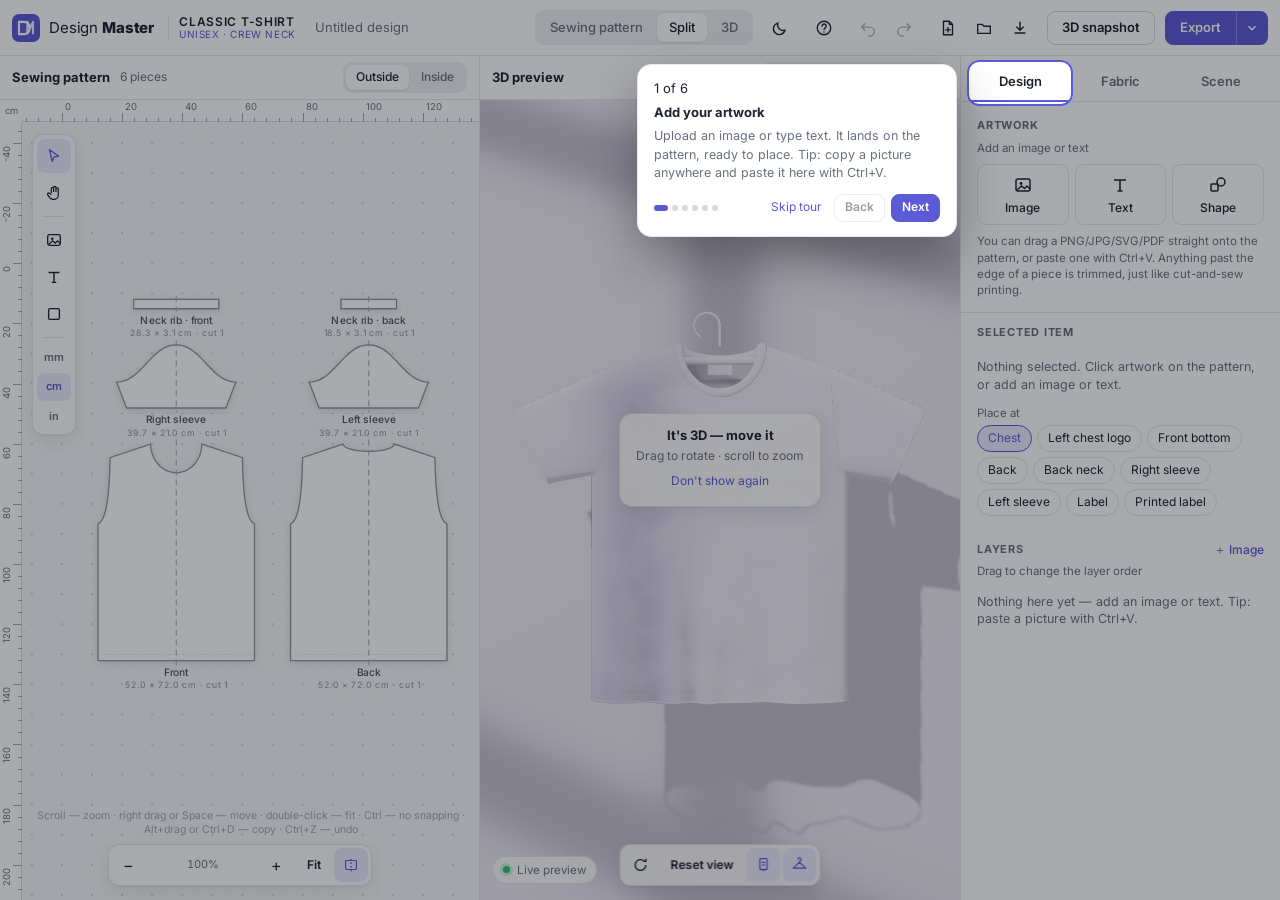
==== commit b04b5a05: "Shapes tool like the original; 3D preview is view-only - Shapes popover is an icon grid; a shape can" ====
--- a/app/index.html
+++ b/app/index.html
@@ -76,6 +76,11 @@
     </div>
     <div class="pane-body">
       <canvas id="pat"></canvas>
+      <div class="float cropbar" id="cropBar" role="dialog" aria-label="Crop" hidden>
+        <p title="Crop: hide part of the picture on the pattern. The file stays as it is.">Drag the edges to crop. Drag inside to move the picture.</p>
+        <div class="cropbar-btns"><button class="btn sm" data-crop="trim">Trim empty edges</button><button class="btn sm" data-crop="reset">Reset crop</button><button class="btn sm" data-crop="cancel">Cancel</button></div>
+        <button class="btn sm primary" data-crop="done">Done</button>
+      </div>
       <div class="float rail" role="toolbar" aria-label="Tools">
         <button class="ib on" data-tool="select" title="Select (V)"><svg viewBox="0 0 20 20"><path d="M5 3l10 7-5 1-2 5z" fill="none" stroke="currentColor" stroke-width="1.5" stroke-linejoin="round"/></svg></button>
         <button class="ib" data-tool="hand" title="Hand — move the sheet (H, or hold Space)"><svg viewBox="0 0 20 20"><path d="M7 10V5a1.3 1.3 0 012.6 0v4M9.6 9V4a1.3 1.3 0 012.6 0v5M12.2 9V5.5a1.3 1.3 0 012.6 0V12a5 5 0 01-5 5h-1a4.5 4.5 0 01-3.6-1.8L3 12a1.3 1.3 0 012-1.6l2 1.6" fill="none" stroke="currentColor" stroke-width="1.4"/></svg></button>
@@ -141,7 +146,7 @@
         <button class="ib" id="labelBtn" title="Neck label"><svg viewBox="0 0 20 20"><rect x="6" y="3" width="8" height="12" rx="1" fill="none" stroke="currentColor" stroke-width="1.4"/><path d="M8 7h4M8 10h4M10 15v2" stroke="currentColor" stroke-width="1.3"/></svg></button>
         <button class="ib" id="hangerBtn" title="Hanger"><svg viewBox="0 0 20 20"><path d="M10 7V5.8a1.8 1.8 0 10-1.8-1.8M10 7l7 6.5H3z" fill="none" stroke="currentColor" stroke-width="1.4" stroke-linejoin="round"/></svg></button>
       </div>
-      <div class="hint3d" id="hint3d" hidden><b>It's 3D — move it</b><span>Drag to rotate · scroll to zoom · drag a print to move it</span><button class="linkbtn" id="hint3dOff">Don't show again</button></div>
+      <div class="hint3d" id="hint3d" hidden><b>It's 3D — move it</b><span>Drag to rotate · scroll to zoom</span><button class="linkbtn" id="hint3dOff">Don't show again</button></div>
     </div>
   </section>
 
@@ -163,7 +168,11 @@
     <div class="dlg-head"><b>Catalogue render</b><button class="ib" data-close title="Close">✕</button></div>
     <p class="dlg-note">Real light, soft shadows and clean edges — the best pictures for your website and catalogue. The framing, backdrop and light are taken from the 3D view; more passes give a cleaner picture.</p>
     <div class="render-body">
-      <div class="render-preview"><div class="checker"><img id="renderImg" alt=""><div class="render-empty" id="renderEmpty">Press “Start render”.</div></div></div>
+      <div class="render-preview">
+        <div class="float rp-bar" role="group" aria-label="Adjust the frame"><button class="btn sm" data-rv="front">Front</button><button class="btn sm" data-rv="back">Back</button><button class="btn sm" data-rv="side">Side</button><button class="btn sm" data-rv="reset">Reset view</button></div>
+        <div class="checker" id="rStage" title="Drag the picture to turn it · scroll to zoom · or pick Front, Back or Side above"><canvas id="rPrevCv" aria-label="Frame preview"></canvas><img id="renderImg" alt="" hidden><div class="render-empty" id="renderEmpty" hidden></div></div>
+        <div class="rp-cap" id="rPrevCap">Frame preview · drag to turn it, scroll to zoom</div>
+      </div>
       <div class="render-side">
         <button class="reco" id="rReco"><b>Recommended for catalogue</b><small>2000 × 2500 · Good</small></button>
         <label class="fld">Frame<select id="rView"><option value="">As in 3D preview</option><option value="front">Front</option><option value="back">Back</option><option value="side">Side</option><option value="three">¾</option></select></label>
@@ -187,18 +196,33 @@
   </div>
 </div>
 
+<!-- print files / spec sheet / sublimation options -->
+<div class="overlay" id="xDlg" hidden><div class="dialog" role="dialog" aria-label="Export" id="xDlgBox"></div></div>
+
+<!-- halftone -->
+<div class="overlay" id="htDlg" hidden>
+  <div class="dialog wide ht" role="dialog" aria-label="Halftone">
+    <div class="dlg-head"><b>Halftone</b><button class="ib" data-close title="Close">✕</button></div>
+    <p class="dlg-note">Turn your image into dots for a screen-print finish. Preview the final print, dot for dot.</p>
+    <div class="ht-body">
+      <div class="ht-prev"><canvas id="htCv" aria-label="Preview"></canvas><div class="rp-cap" id="htInfo"></div></div>
+      <div class="ht-side" id="htSide"></div>
+    </div>
+  </div>
+</div>
+
 <!-- turntable video -->
 <div class="overlay" id="videoDlg" hidden>
   <div class="dialog" role="dialog" aria-label="Turntable video">
     <div class="dlg-head"><b>Turntable video</b><button class="ib" data-close title="Close">✕</button></div>
-    <p class="dlg-note">One full turn of the garment, recorded from the 3D view.</p>
+    <p class="dlg-note">A short 360° video of the garment, for Reels and stories.</p>
     <div class="fld">Format</div>
     <div class="seg" id="vFormat"><button data-f="1080x1920" class="on">9:16 · Reels</button><button data-f="1080x1350">4:5 · Feed</button><button data-f="1080x1080">1:1 · Square</button></div>
     <div class="fld" style="margin-top:12px">One full turn</div>
     <div class="seg" id="vDur"><button data-d="6">6 s</button><button data-d="8" class="on">8 s</button><button data-d="10">10 s</button></div>
     <div class="progress" style="margin-top:14px"><div id="vBar"></div></div>
     <div class="render-status" id="vStatus">Keep this tab open while it records.</div>
-    <div class="row2"><button class="btn" data-close>Cancel</button><button class="btn primary" id="vStart">Start</button></div>
+    <div class="row2"><button class="btn" data-close>Close</button><button class="btn" id="vSave" hidden>Save video</button><button class="btn primary" id="vStart">Start</button></div>
   </div>
 </div>
 
@@ -212,15 +236,6 @@
 </div>
 
 <!-- crop -->
-<div class="overlay" id="cropDlg" hidden>
-  <div class="dialog" role="dialog" aria-label="Crop">
-    <div class="dlg-head"><b>Crop</b><button class="ib" data-close title="Close">✕</button></div>
-    <div class="crop-stage" id="cropStage"><img id="cropImg" alt=""><div class="crop-box" id="cropBox"><i data-h="nw"></i><i data-h="ne"></i><i data-h="sw"></i><i data-h="se"></i></div></div>
-    <p class="dlg-note">Drag the frame or its corners. The original picture is kept, so you can change the crop later.</p>
-    <div class="row3"><button class="btn" id="cropReset">Reset crop</button><button class="btn" data-close>Cancel</button><button class="btn primary" id="cropApply">Apply</button></div>
-  </div>
-</div>
-
 <!-- colourways dialog -->
 <div class="overlay" id="cwDlg" hidden>
   <div class="dialog" role="dialog" aria-label="Colourways">
@@ -245,7 +260,7 @@
   </div>
 </div>
 
-<input type="file" id="fileImage" accept="image/png,image/jpeg,image/webp,image/svg+xml,image/gif" multiple hidden>
+<input type="file" id="fileImage" accept="image/png,image/jpeg,image/webp,image/gif,image/svg+xml,application/pdf,.png,.jpg,.jpeg,.webp,.gif,.svg,.pdf,.ai,.eps" multiple hidden>
 <input type="file" id="fileProject" accept=".dmproj,.json,application/json" hidden>
 <div class="toast" id="toast" role="status" aria-live="polite"></div>
 
--- a/app/css/app.css
+++ b/app/css/app.css
@@ -317,3 +317,44 @@
 .subhead { font-size: 11.5px; color: var(--muted); margin: 10px 0 4px; }
 .multi-note { background: var(--accent-soft); border-radius: 8px; padding: 8px 10px; font-size: 12.5px; margin-bottom: 8px; }
 @media (max-width: 820px) { .pane-head { height: 40px; } .hint-line { display: none; } .gname { display: none; } }
+/* crop in place */
+.cropbar { top: 12px; left: 72px; max-width: 330px; padding: 12px 14px; display: flex; flex-direction: column; gap: 8px; align-items: center; z-index: 6; }
+.cropbar p { margin: 0; font-size: 13px; color: var(--ink-2, var(--ink)); align-self: flex-start; }
+.cropbar-btns { display: flex; gap: 6px; flex-wrap: wrap; }
+/* render: frame preview */
+.render-preview { flex-direction: column; position: relative; gap: 6px; }
+.rp-bar { position: absolute; top: 10px; left: 50%; transform: translateX(-50%); gap: 4px; z-index: 2; }
+#rStage { cursor: grab; touch-action: none; }
+#rStage.drag { cursor: grabbing; }
+#rPrevCv { max-width: 100%; max-height: 66vh; display: block; }
+.rp-cap { text-align: center; font-size: 12px; color: var(--ink-3, var(--faint)); }
+/* export options */
+.xsize { margin: 8px 0 4px 24px; }
+.xsize .num-u { display: flex; align-items: center; gap: 6px; max-width: 160px; }
+.xerr { color: var(--danger); font-size: 12px; margin: 4px 0 0; }
+.xlow { margin-top: 14px; padding-top: 12px; border-top: 1px solid var(--line); font-size: 13px; }
+.xlow ul { margin: 6px 0; padding-left: 18px; }
+.xlow li { margin: 3px 0; }
+.xlow em { font-style: normal; color: var(--accent); font-weight: 600; }
+/* halftone */
+.dialog.ht { width: min(1040px, 100%); }
+.ht-body { display: grid; grid-template-columns: 1fr 300px; gap: 16px; }
+.ht-prev { display: flex; flex-direction: column; gap: 6px; min-height: 420px; }
+.ht-prev canvas { width: 100%; flex: 1; border-radius: 12px; cursor: grab; touch-action: none; background: var(--mat-bg); }
+.ht-side { display: flex; flex-direction: column; gap: 6px; max-height: 70vh; overflow: auto; padding-right: 4px; }
+.ht-side .fld { margin-top: 6px; }
+.seg.wrap { flex-wrap: wrap; }
+.ht-cols { display: flex; flex-wrap: wrap; gap: 6px; align-items: center; }
+.ht-col { display: inline-flex; align-items: center; gap: 2px; }
+.ht-col input { width: 28px; height: 24px; border: 1px solid var(--line-strong); border-radius: 6px; padding: 0; background: none; }
+@media (max-width: 760px) { .ht-body, .render-body { grid-template-columns: 1fr; } }
+.grad-bar .mid { position: absolute; bottom: 100%; width: 10px; height: 10px; margin-left: -5px; margin-bottom: 3px; transform: rotate(45deg); background: var(--panel); border: 1.5px solid var(--ink-2, var(--ink)); cursor: ew-resize; }
+/* shapes popover: icon grid, as in the original */
+#shapesMenu { min-width: 0; display: grid; grid-template-columns: repeat(4, 44px); gap: 4px; padding: 8px; }
+#shapesMenu[hidden] { display: none; }
+#shapesMenu button { width: 44px; height: 40px; padding: 0; align-items: center; justify-content: center; }
+#shapesMenu button.on { background: var(--accent-soft); color: var(--accent); }
+#shapesMenu svg { width: 20px; height: 20px; }
+.shape-row { display: flex; gap: 6px; align-items: center; margin-bottom: 8px; }
+.shape-row select { flex: 1; }
+.shape-row input[type=color] { width: 34px; height: 30px; border: 1px solid var(--line-strong); border-radius: 8px; padding: 0; background: none; }
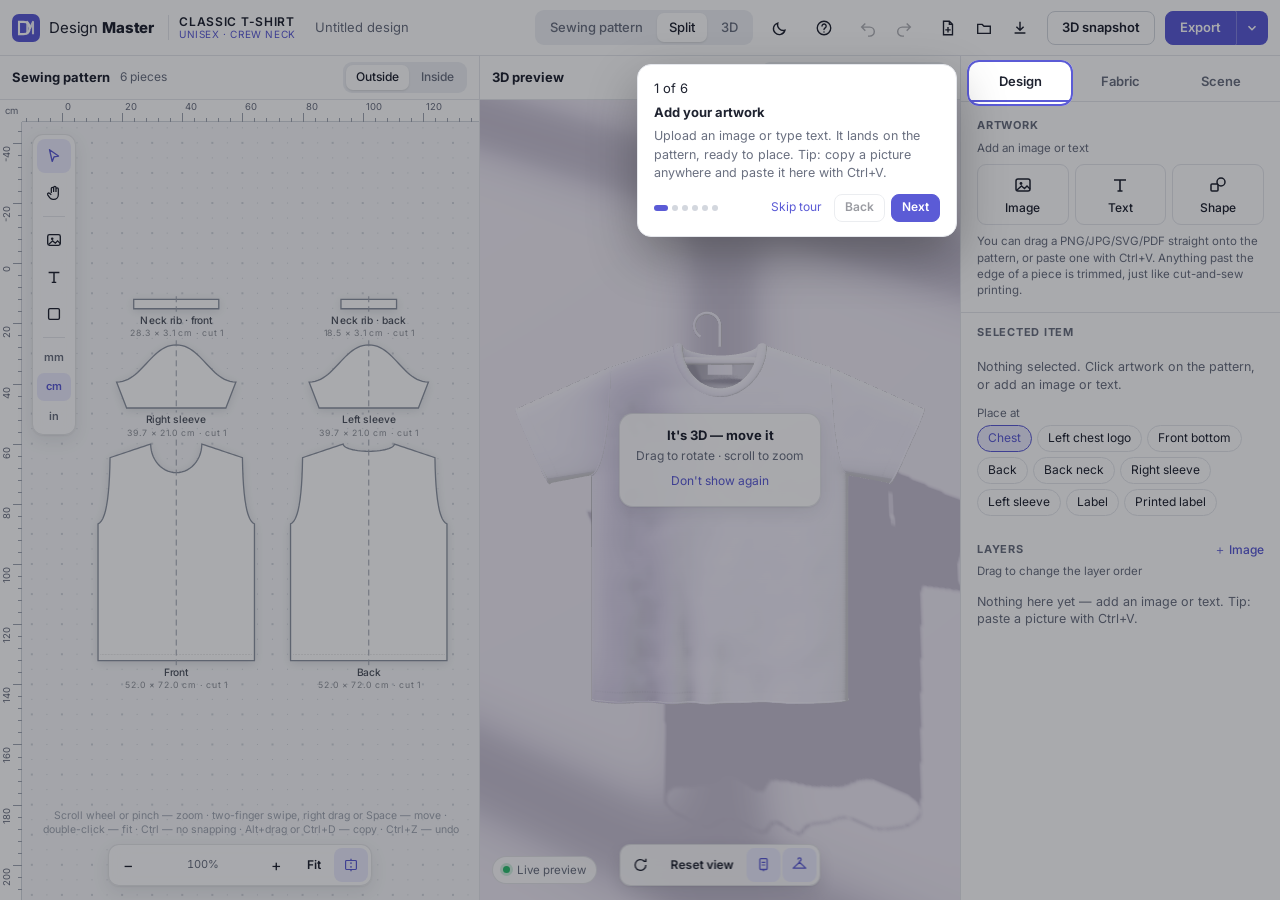
==== commit a0ffdf48: "Pattern canvas: a scroll gesture no longer flips from moving to zooming Each wheel event was classif" ====
--- a/app/index.html
+++ b/app/index.html
@@ -103,7 +103,7 @@
         <button class="btn sm ghost" id="zoomFit" title="Fit (double-click the sheet)">Fit</button>
         <button class="ib on" id="marksBtn" title="Pattern markings"><svg viewBox="0 0 20 20"><path d="M10 3v14" stroke="currentColor" stroke-width="1.4" stroke-dasharray="2 2"/><rect x="4" y="5" width="12" height="10" rx="1" fill="none" stroke="currentColor" stroke-width="1.3"/></svg></button>
       </div>
-      <div class="hint-line" id="patHint">Scroll — zoom · right drag or Space — move · double-click — fit · Ctrl — no snapping · Alt+drag or Ctrl+D — copy · Ctrl+Z — undo</div>
+      <div class="hint-line" id="patHint">Scroll wheel or pinch — zoom · two-finger swipe, right drag or Space — move · double-click — fit · Ctrl — no snapping · Alt+drag or Ctrl+D — copy · Ctrl+Z — undo</div>
       <div class="drop-hint" id="dropHint"><div>Drop to place it on the pattern</div></div>
     </div>
   </section>
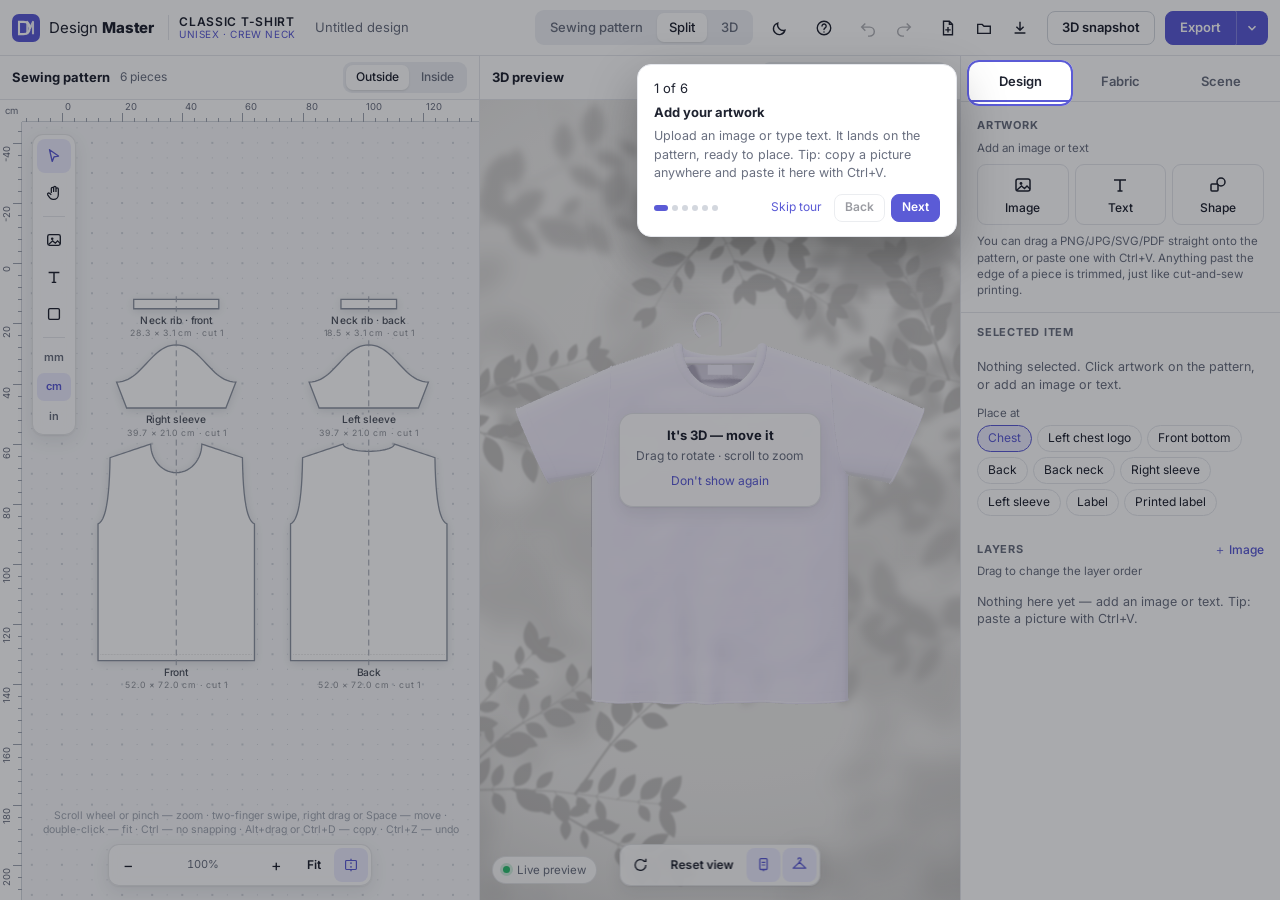
==== commit 6f1ac738: "Backdrop as a full-resolution, colour-tinted picture; shadow moves with the garment - The backdrop i" ====
--- a/app/index.html
+++ b/app/index.html
@@ -261,6 +261,7 @@
 </div>
 
 <input type="file" id="fileImage" accept="image/png,image/jpeg,image/webp,image/gif,image/svg+xml,application/pdf,.png,.jpg,.jpeg,.webp,.gif,.svg,.pdf,.ai,.eps" multiple hidden>
+<input type="file" id="fileLight" accept="image/*" hidden>
 <input type="file" id="fileProject" accept=".dmproj,.json,application/json" hidden>
 <div class="toast" id="toast" role="status" aria-live="polite"></div>
 
--- a/app/css/app.css
+++ b/app/css/app.css
@@ -358,3 +358,7 @@
 .shape-row { display: flex; gap: 6px; align-items: center; margin-bottom: 8px; }
 .shape-row select { flex: 1; }
 .shape-row input[type=color] { width: 34px; height: 30px; border: 1px solid var(--line-strong); border-radius: 8px; padding: 0; background: none; }
+/* backdrop light: dropdown with a preview of the light */
+.gobo-pick { display: flex; gap: 8px; align-items: center; }
+.gobo-pick img { width: 30px; height: 30px; border-radius: 6px; border: 1px solid var(--line-strong); object-fit: cover; flex: none; }
+.gobo-pick select { flex: 1; min-width: 0; }
